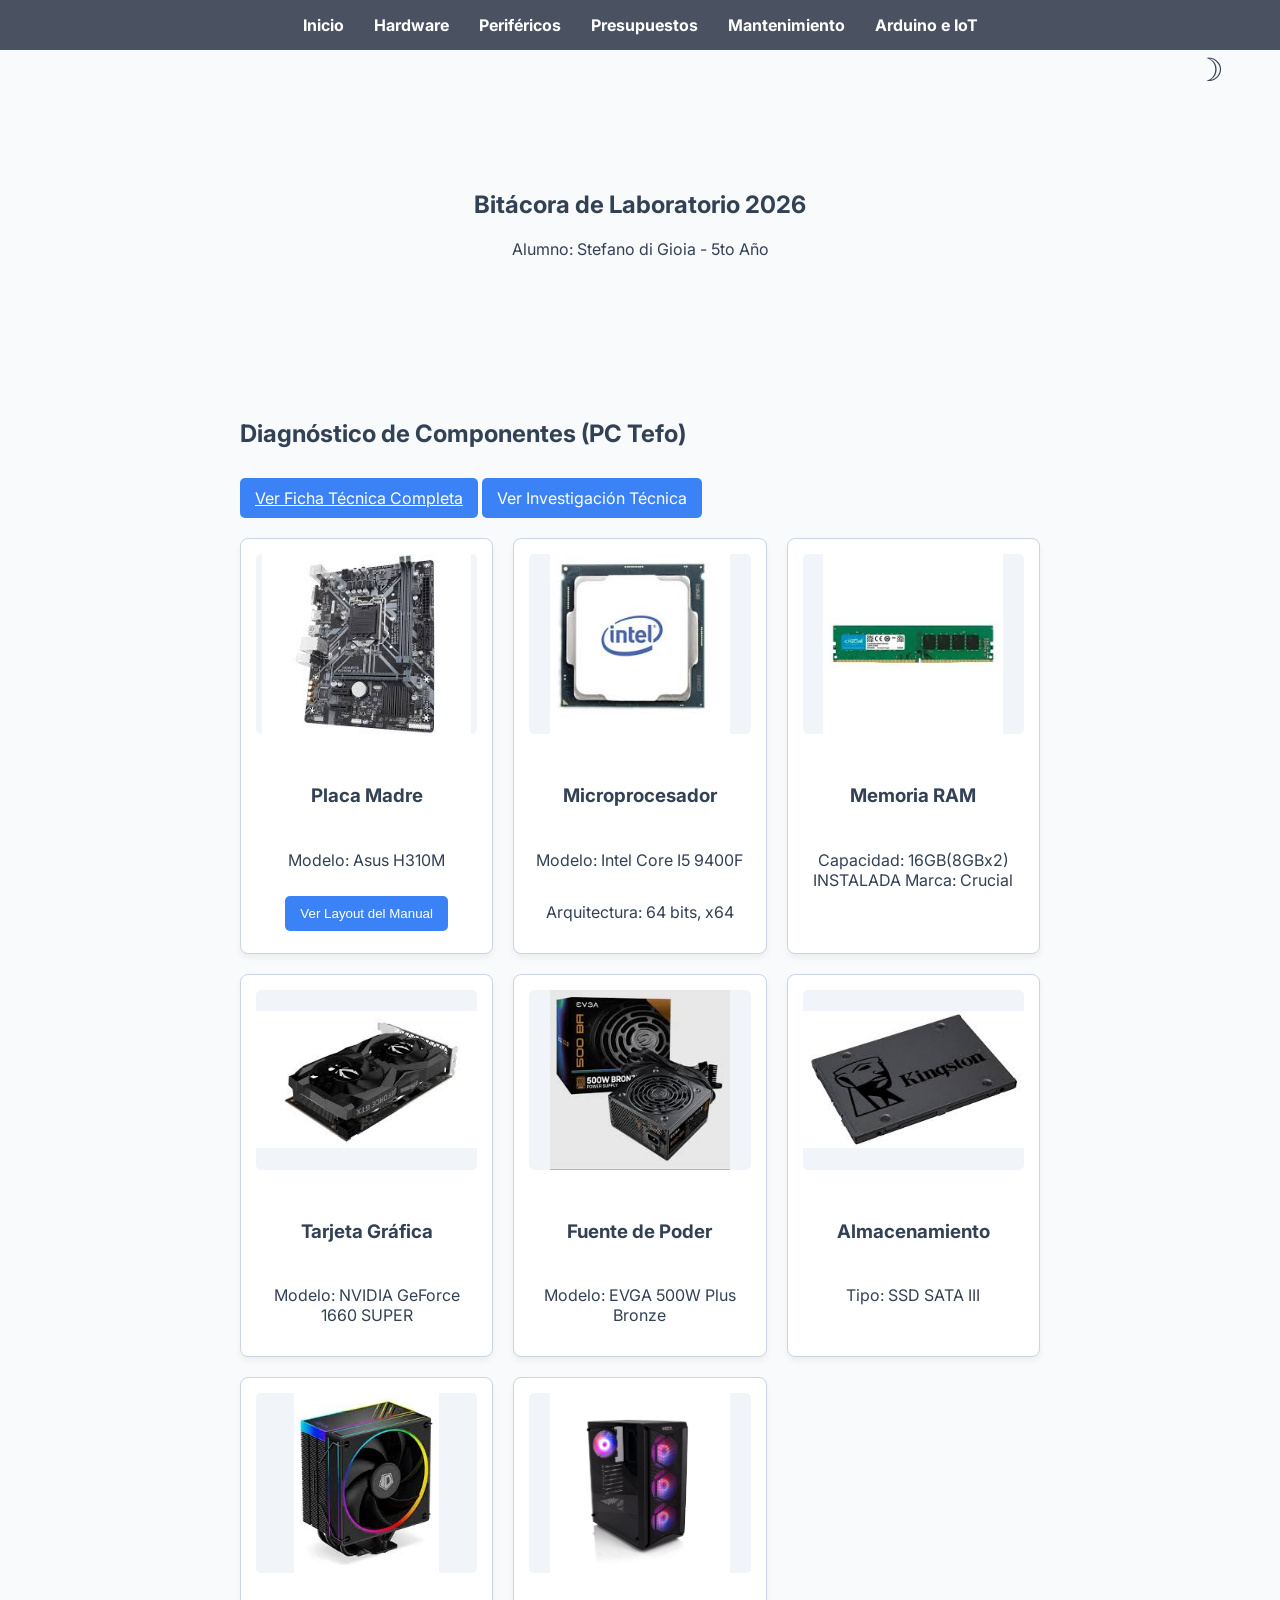
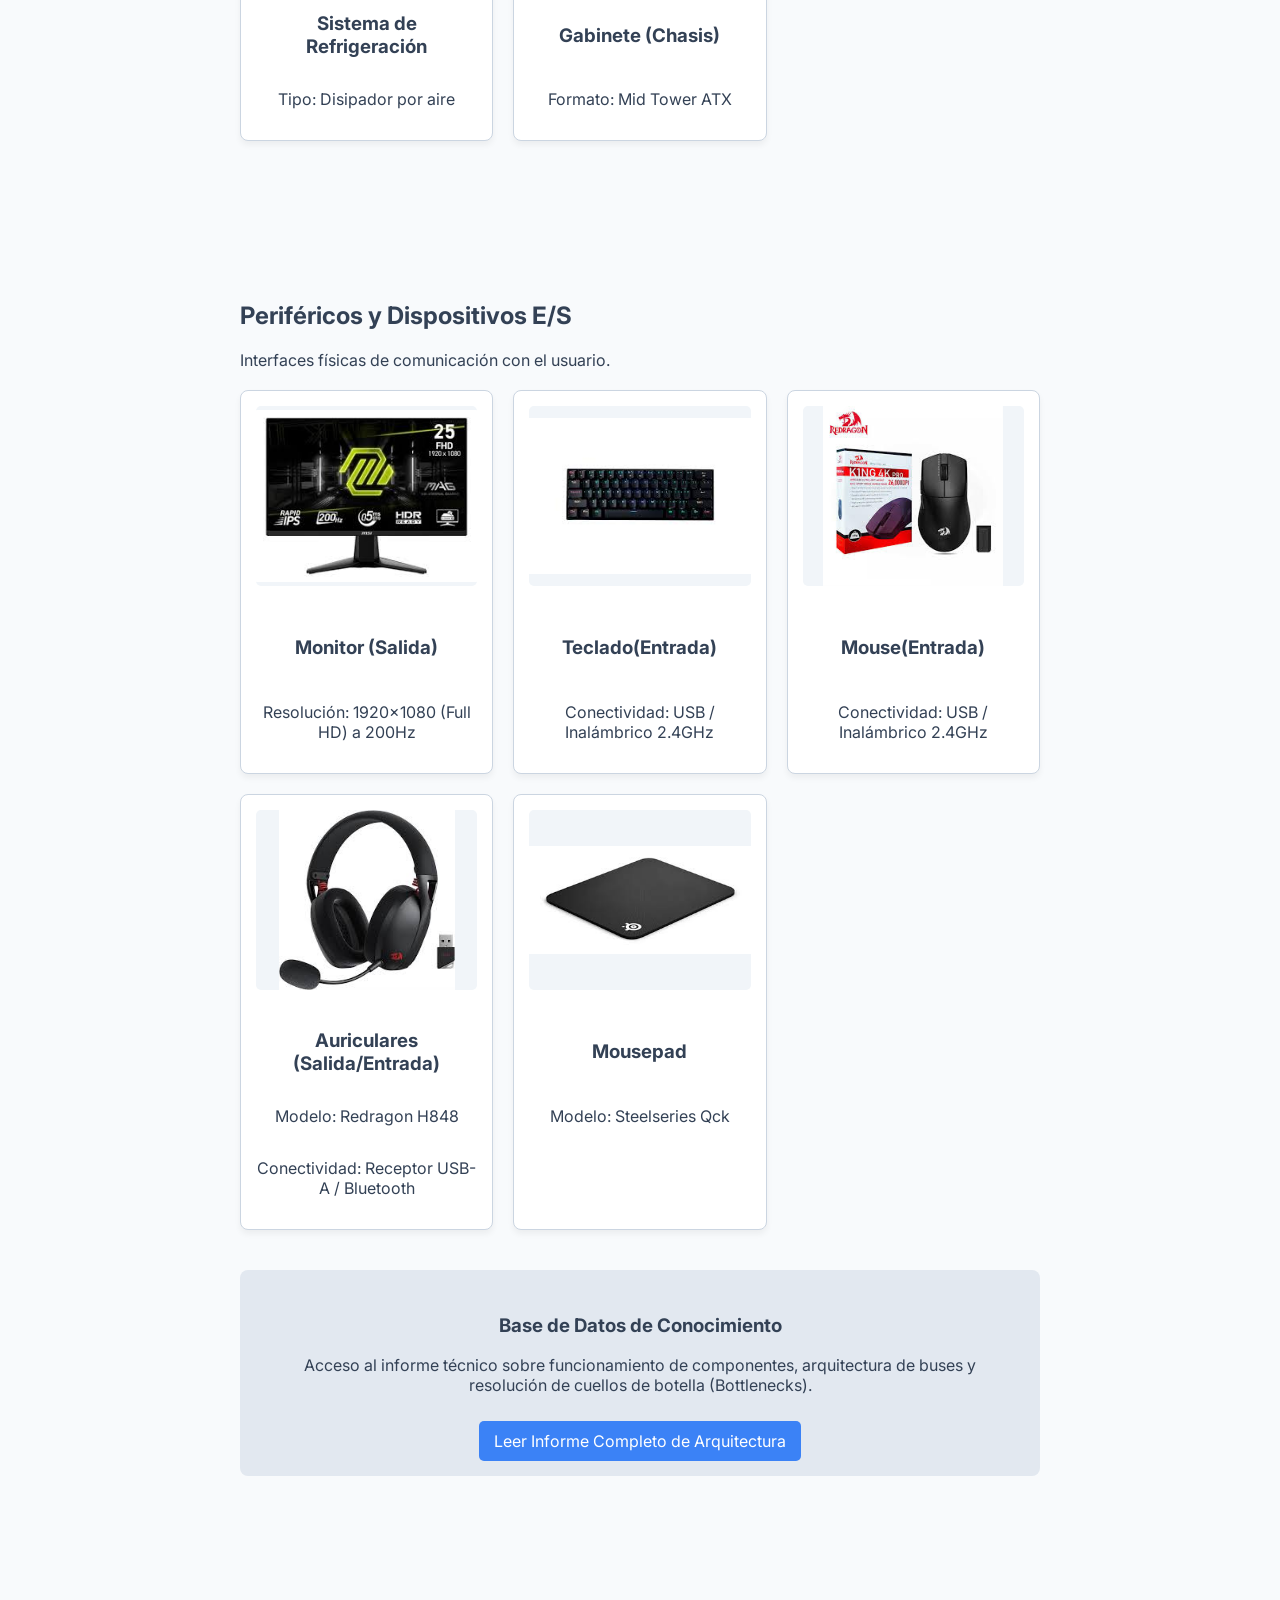
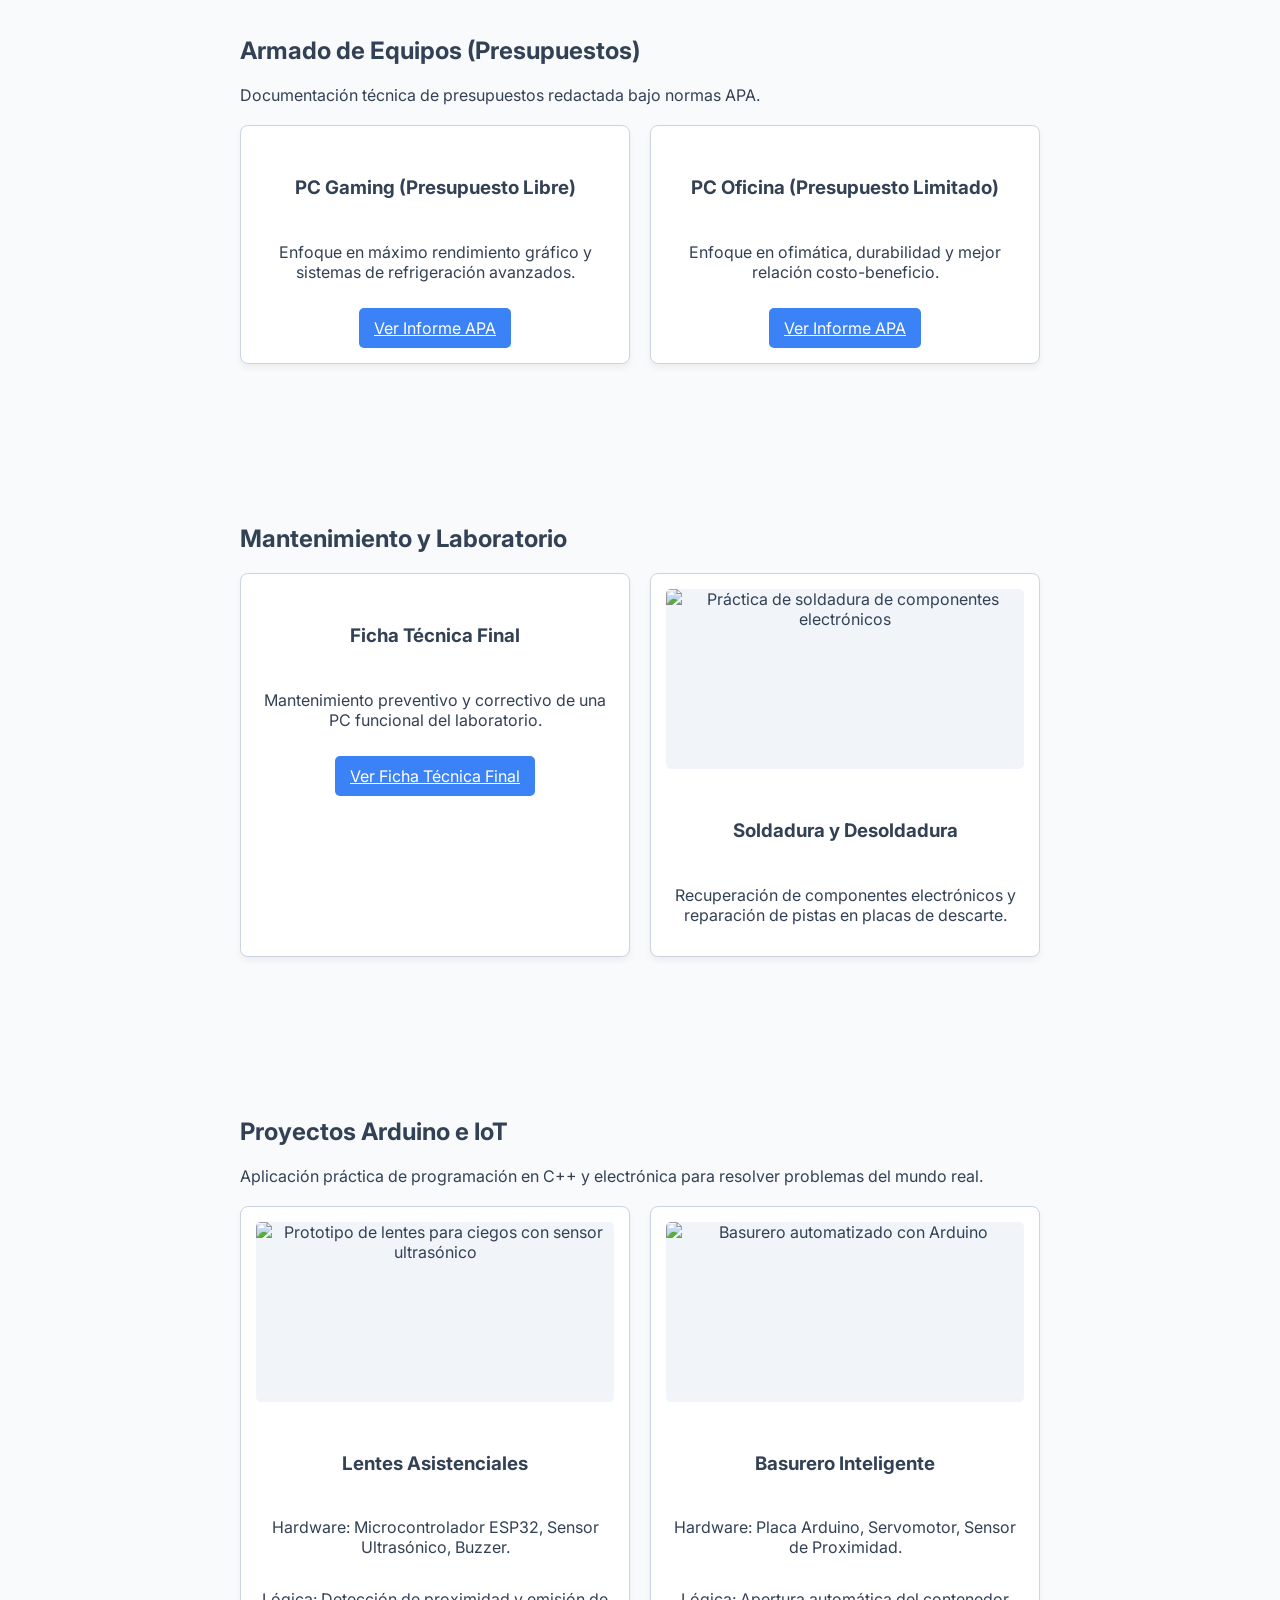
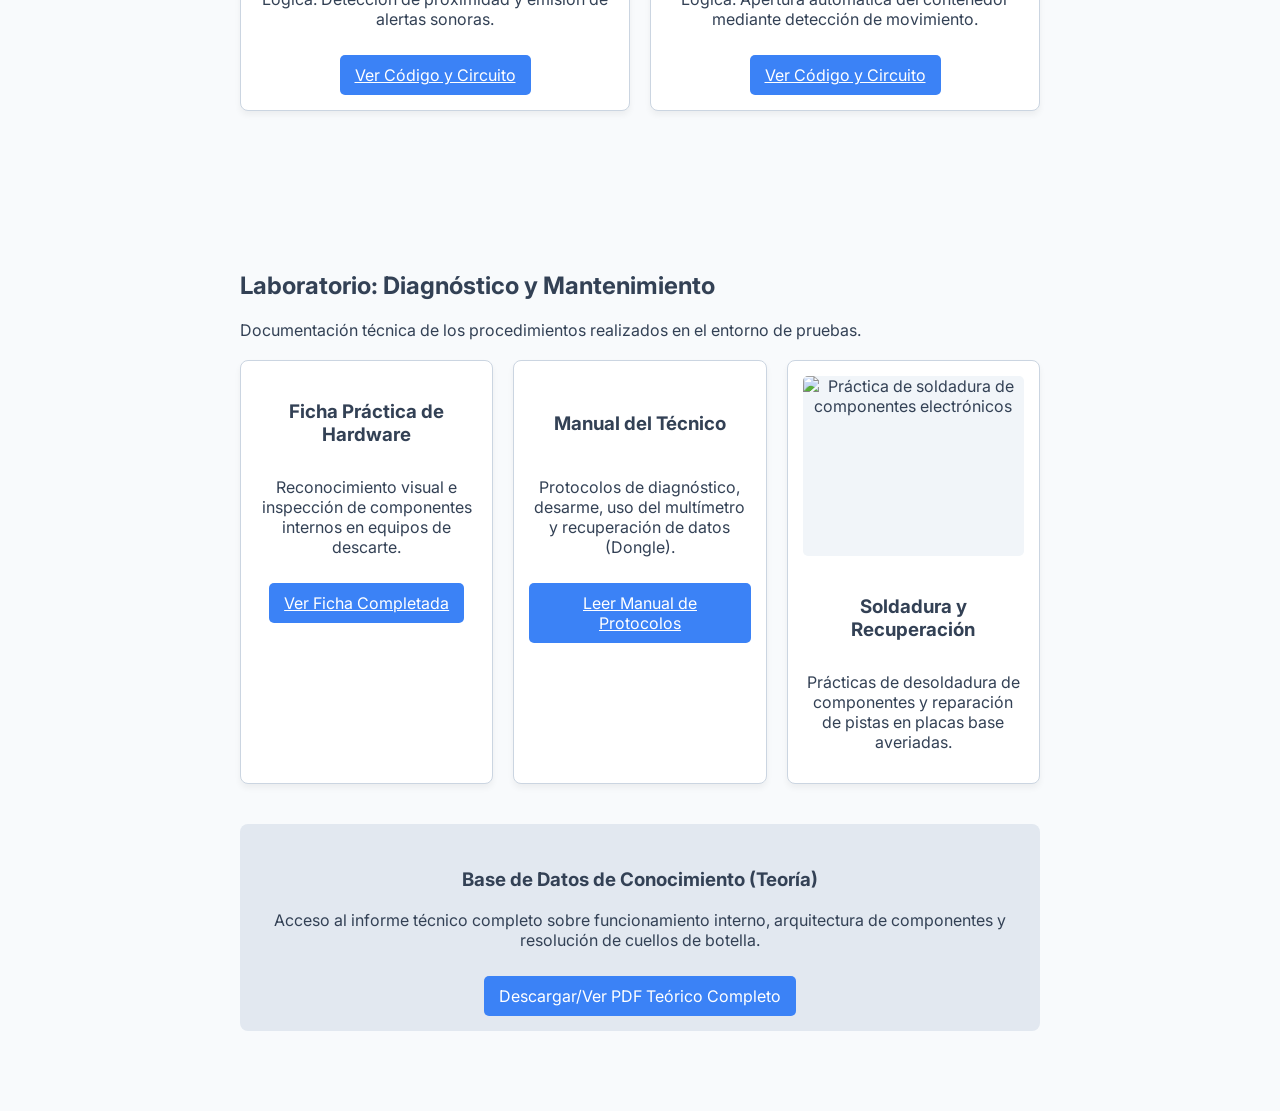
==== portaolio di gioia/index.html @ efab9549 "arreglo2" ====
<!DOCTYPE html>
<html lang="en">
<head>
    <link rel="preconnect" href="https://fonts.googleapis.com">
    <link rel="preconnect" href="https://fonts.gstatic.com" crossorigin>
    <link href="https://fonts.googleapis.com/css2?family=Inter:wght@300;400;700&display=swap" rel="stylesheet">

    <meta charset="UTF-8">
    <meta name="viewport" content="width=device-width, initial-scale=1.0">
    <title>Portafolio</title>
    <meta charset="UTF-8">
    <meta name="viewport" content="width=device-width, initial-scale=1.0">
    <title>Portafolio de Hardware | PC Tamy</title>
    
    <meta name="description" content="Portafolio técnico de hardware, presupuestos y mantenimiento de PC. Proyecto de 5to año.">
    
    <meta name="keywords" content="hardware, armado de pc, intel, asus, mantenimiento, arduino, informática">
    
    <meta name="author" content="Nombre Apellido del Alumno">
    
    <link rel="stylesheet" href="styles/style.css">
</head>
<link rel="stylesheet" href="styles/style.css">
<body>
    <button id="btn-tema" class="interruptor-tema" title="Cambiar tema">☽</button>
    <nav>
        <ul>
            <li><a href="#inicio">Inicio</a></li>
            <li><a href="#componentes">Hardware</a></li>
            <li><a href="#perifericos">Periféricos</a></li>
            <li><a href="#presupuestos">Presupuestos</a></li>
            <li><a href="#mantenimiento">Mantenimiento</a></li>
            <li><a href="#arduino">Arduino e IoT</a></li>
        </ul>
    </nav>


<main>
    <section id="inicio">
        <h1>Bitácora de Laboratorio 2026</h1>
        <p>Alumno: Stefano di Gioia - 5to Año</p>
    </section>

    <section id="componentes">
    <h2>Diagnóstico de Componentes (PC Tefo)</h2>
    <a href="https://docs.google.com/document/d/1s47ctQBpqOx0BLno-Za3ebEp8gpi2xV-KucaE_pCvCw/edit?tab=t.0#heading=h.wl8wgpqr6pul" class="boton-accion">Ver Ficha Técnica Completa</a>
    <a href="placa-base.html" class="boton-accion" style="display: inline-block; text-decoration: none;">Ver Investigación Técnica</a>
    <div class="galeria-grid">
        <div class="tarjeta">
            <img src="images/placa madre.jpg" alt="Placa Madre Asus H310M">
            <h3>Placa Madre</h3>
            <p>Modelo: Asus H310M</p>
            <button id="btn-diagnostico" class="boton-accion">Ver Layout del Manual</button>
        </div>
        
        <div class="tarjeta">
            <img src="images/procesador.jpg" alt="Procesador Intel Core I5 9400F">
            <h3>Microprocesador</h3>
            <p>Modelo: Intel Core I5 9400F</p>
            <p>Arquitectura: 64 bits, x64</p>
        </div>

        <div class="tarjeta">
            <img src="images/memoria ram.jpg" alt="Memoria RAM">
            <h3>Memoria RAM</h3>
            <p>Capacidad: 16GB(8GBx2) INSTALADA Marca: Crucial</p>
        </div>

        <div class="tarjeta">
            <img src="images/tarjeta grafica.jpg" alt="Tarjeta Gráfica">
            <h3>Tarjeta Gráfica</h3>
            <p>Modelo: NVIDIA GeForce 1660 SUPER</p>
        </div>

        <div class="tarjeta">
            <img src="images/fuente de poder.jpg" alt="Fuente de Poder">
            <h3>Fuente de Poder</h3>
            <p>Modelo: EVGA 500W Plus Bronze</p>
        </div>

        <div class="tarjeta">
            <img src="images/memoria ssd.jpg" alt="Unidad de Estado Sólido SSD">
            <h3>Almacenamiento</h3>
            <p>Tipo: SSD SATA III</p>
        </div>
            
        <div class="tarjeta">
            <img src="images/disipador.jpg" alt="Sistema de refrigeración del CPU">
            <h3>Sistema de Refrigeración</h3>
            <p>Tipo: Disipador por aire</p>
        </div>

        <div class="tarjeta">
            <img src="images/gabinete.jpg" alt="Gabinete de la PC">
            <h3>Gabinete (Chasis)</h3>
            <p>Formato: Mid Tower ATX</p>
        </div>
    </div>
</section>
<section id="perifericos">
        <h2>Periféricos y Dispositivos E/S</h2>
        <p>Interfaces físicas de comunicación con el usuario.</p>
        
        <div class="galeria-grid">
            <div class="tarjeta">
                <img src="images/monitor.jpg" alt="Monitor">
                <h3>Monitor (Salida)</h3>
                <p>Resolución: 1920x1080 (Full HD) a 200Hz</p>
            </div>
            
            <div class="tarjeta">
                <img src="images/teclado.jpg" alt="Teclado">
                <h3>Teclado(Entrada)</h3>
                <p>Conectividad: USB / Inalámbrico 2.4GHz</p>
            </div>

            <div class="tarjeta">
                <img src="images/mouse.jpg" alt="Mouse">
                <h3>Mouse(Entrada)</h3>
                <p>Conectividad: USB / Inalámbrico 2.4GHz</p>
            </div>

            <div class="tarjeta">
                <img src="images/auriculares.jpg" alt="Auriculares inalámbricos">
                <h3>Auriculares (Salida/Entrada)</h3>
                <p>Modelo: Redragon H848</p>
                <p>Conectividad: Receptor USB-A / Bluetooth</p>
            </div>
            <div class="tarjeta">
                <img src="images/mousepad.jpg" alt="Mousepad">
                <h3>Mousepad</h3>
                <p>Modelo: Steelseries Qck</p>
            </div>
        </div>

        <div style="text-align: center; margin-top: 40px; padding: 25px; background-color: #e2e8f0; border-radius: 8px;">
            <h3>Base de Datos de Conocimiento</h3>
            <p>Acceso al informe técnico sobre funcionamiento de componentes, arquitectura de buses y resolución de cuellos de botella (Bottlenecks).</p>
            <br>
            <a href="LINK_A_TU_GOOGLE_DOC_TEORICO" target="_blank" class="boton-accion" style="text-decoration: none;">
                Leer Informe Completo de Arquitectura
            </a>
        </div>
    </section>


    <section id="presupuestos">
        <h2>Armado de Equipos (Presupuestos)</h2>
        <p>Documentación técnica de presupuestos redactada bajo normas APA.</p>
        
        <div class="galeria-grid">
            
            <div class="tarjeta">
                <h3>PC Gaming (Presupuesto Libre)</h3>
                <p>Enfoque en máximo rendimiento gráfico y sistemas de refrigeración avanzados.</p>
                <a href="LINK_DOC_GAMING" target="_blank" class="boton-accion">Ver Informe APA</a>
            </div>
            
            <div class="tarjeta">
                <h3>PC Oficina (Presupuesto Limitado)</h3>
                <p>Enfoque en ofimática, durabilidad y mejor relación costo-beneficio.</p>
                <a href="LINK_DOC_OFICINA" target="_blank" class="boton-accion">Ver Informe APA</a>
            </div>
        </div>
    </section>

    <section id="mantenimiento">
        <h2>Mantenimiento y Laboratorio</h2>
        <div class="galeria-grid">
            <div class="tarjeta">
                <h3>Ficha Técnica Final</h3>
                <p>Mantenimiento preventivo y correctivo de una PC funcional del laboratorio.</p>
                <a href="LINK_FICHA_MANTENIMIENTO" target="_blank" class="boton-accion">Ver Ficha Técnica Final</a>
            </div>
            <div class="tarjeta">
                <img src="images/soldadura.jpg" alt="Práctica de soldadura de componentes electrónicos">
                <h3>Soldadura y Desoldadura</h3>
                <p>Recuperación de componentes electrónicos y reparación de pistas en placas de descarte.</p>
            </div>
        </div>
    </section>

    <section id="arduino">
        <h2>Proyectos Arduino e IoT</h2>
        <p>Aplicación práctica de programación en C++ y electrónica para resolver problemas del mundo real.</p>
        
        <div class="galeria-grid">
            <div class="tarjeta">
                <img src="images/lentes_ciegos.jpg" alt="Prototipo de lentes para ciegos con sensor ultrasónico">
                <h3>Lentes Asistenciales</h3>
                <p>Hardware: Microcontrolador ESP32, Sensor Ultrasónico, Buzzer.</p>
                <p>Lógica: Detección de proximidad y emisión de alertas sonoras.</p>
                <a href="LINK_AL_CODIGO_O_INFORME" target="_blank" class="boton-accion">Ver Código y Circuito</a>
            </div>

            <div class="tarjeta">
                <img src="images/basurero.jpg" alt="Basurero automatizado con Arduino">
                <h3>Basurero Inteligente</h3>
                <p>Hardware: Placa Arduino, Servomotor, Sensor de Proximidad.</p>
                <p>Lógica: Apertura automática del contenedor mediante detección de movimiento.</p>
                <a href="LINK_AL_CODIGO_O_INFORME" target="_blank" class="boton-accion">Ver Código y Circuito</a>
            </div>
        </div>
    </section>
<section id="mantenimiento">
        <h2>Laboratorio: Diagnóstico y Mantenimiento</h2>
        <p>Documentación técnica de los procedimientos realizados en el entorno de pruebas.</p>
        
        <div class="galeria-grid">
            <div class="tarjeta">
                <h3>Ficha Práctica de Hardware</h3>
                <p>Reconocimiento visual e inspección de componentes internos en equipos de descarte.</p>
                <a href="LINK_A_LA_FICHA_PRACTICA" target="_blank" class="boton-accion">Ver Ficha Completada</a>
            </div>

            <div class="tarjeta">
                <h3>Manual del Técnico</h3>
                <p>Protocolos de diagnóstico, desarme, uso del multímetro y recuperación de datos (Dongle).</p>
                <a href="LINK_AL_MANUAL_UNIFICADO" target="_blank" class="boton-accion">Leer Manual de Protocolos</a>
            </div>

            <div class="tarjeta">
                <img src="images/soldadura.jpg" alt="Práctica de soldadura de componentes electrónicos">
                <h3>Soldadura y Recuperación</h3>
                <p>Prácticas de desoldadura de componentes y reparación de pistas en placas base averiadas.</p>
            </div>
        </div>

        <div class="caja-destacada">
            <h3>Base de Datos de Conocimiento (Teoría)</h3>
            <p>Acceso al informe técnico completo sobre funcionamiento interno, arquitectura de componentes y resolución de cuellos de botella.</p>
            <br>
            <a href="LINK_AL_PDF_TEORICO" target="_blank" class="boton-accion" style="text-decoration: none;">
                Descargar/Ver PDF Teórico Completo
            </a>
        </div>
    </section>

<dialog id="modal-info">
    <h3>Layout de Placa Madre ASUS</h3>
    <img src="images/image.png" alt="Esquema del manual de ASUS H310M" style="width: 100%; height: auto;">
    <p>El zócalo LGA1151 aloja el procesador Intel Core i5-9400F. Se observan las ranuras DDR4 para los 16GB de memoria RAM instalada.</p>
    <button id="btn-cerrar" class="boton-accion">Cerrar Explicación</button>
     <footer>
        <p>2026 - Proyecto de Laboratorio de Hardware | 5to Año</p>
        <p>Desarrollado con HTML, CSS y JS puro.</p>
    </footer>
</dialog>

</main>
<script src="scripts/main.js"></script>
</body>
</html>

</body>
</html>
---- portaolio di gioia/styles/style.css ----
/* HOJA DE ESTILOS CSS (Cascading Style Sheets) */

body {
    /* Cambiamos la fuente global a "Inter", la tipografía más usada en apps modernas */
    font-family: 'Inter', sans-serif; 
    background-color: #f8fafc;
    color: #334155; /* Color del texto (un gris muy oscuro para no cansar la vista) */
    margin: 0; /* Elimina el margen blanco que los navegadores ponen por defecto */
    transition: background-color 0.3s, color 0.3s; /* Prepara el terreno para un cambio de tema suave */
}

nav {
    background-color: #1e293b; /* Color de fondo del menú (azul muy oscuro para contrastar) */
    padding: 15px; /* Genera espacio interno para que el menú no quede apretado */
    position: sticky; /* Hace que el menú se quede "pegado" al hacer scroll hacia abajo */
    top: 0; /* Se fija exactamente en el borde superior de la pantalla */
}

nav ul {
    list-style: none; /* Quita los puntos de la lista */
    display: flex; /* Flexbox: transforma la lista vertical en una fila horizontal */
    justify-content: center; /* Centra los elementos en el medio de la pantalla */
    gap: 30px; /* Separación exacta de 30 píxeles entre cada botón */
    margin: 0; /* Quitamos los márgenes por defecto */
    padding: 0; /* Quitamos los rellenos por defecto */
}

nav a {
    color: white; /* Color del texto del link a blanco para que resalte */
    text-decoration: none; /* Quita la línea azul subrayada */
    font-weight: bold; /* Pone el texto en negrita */
}

main {
    max-width: 800px; /* Limita el ancho en monitores grandes a 800 píxeles */
    margin: 0 auto; /* Centra el bloque: 0 margen arriba/abajo, 'auto' a los costados */
    padding: 20px; /* Da un espacio interior para que el texto no toque los bordes */
}
/* Selecciona cada división temática (Inicio, Componentes, Periféricos, etc.) */
section {
    /* ELIMINAMOS el min-height: 80vh; que forzaba el espacio vacío gigante hacia abajo */
    
    /* Mantenemos el espacio arriba para que el menú pegajoso no tape los títulos */
    padding-top: 80px; 
    
    /* Agregamos un margen inferior razonable y prolijo para separar cada bloque de contenido */
    margin-bottom: 60px; 
    /* Centra el texto y el contenido exclusivamente en la sección de inicio */
#inicio {
    text-align: center;
    margin-top: 20px;
}

/* Le da color azul y un pequeño margen al ícono vectorial de la computadora */
#inicio svg {
    color: #3b82f6; 
    margin-top: 15px;
}

}

.galeria-grid {
    display: grid; /* Activa CSS Grid, la herramienta más potente para crear cuadrículas */
    grid-template-columns: repeat(auto-fit, minmax(250px, 1fr)); /* Diseño responsivo: adapta columnas al ancho disponible */
    gap: 20px; /* Define un espacio exacto de 20 píxeles entre cada tarjeta */
    margin-top: 30px; /* Separa la galería 30 píxeles del elemento que tenga arriba */
}

.tarjeta {
    background-color: white; /* Fondo blanco para que la tarjeta resalte */
    border: 1px solid #cbd5e1; /* Un borde gris muy sutil para delimitar la caja */
    border-radius: 8px; /* Redondea las esquinas de la caja */
    padding: 15px; /* Espacio interno para que el texto y la foto no toquen los bordes */
    text-align: center; /* Centra el texto y el botón dentro de la tarjeta */
    box-shadow: 0 4px 6px rgba(0,0,0,0.05); /* Genera una sombra para dar efecto de profundidad */
}

.tarjeta img {    
    width: 100%; /* La imagen ocupará siempre el 100% del ancho disponible en su tarjeta */
    height: 200px; /* Fija una altura exacta para uniformidad */
    object-fit: cover; /* Evita que la foto se deforme al forzarle la altura */
    border-radius: 5px; /* Redondea las esquinas de la foto */
}

.boton-accion {
    background-color: #3b82f6; /* Color de fondo azul moderno */
    color: white; /* Texto en blanco para contrastar */
    border: none; /* Quita el borde estándar de los navegadores */
    padding: 10px 15px; /* Relleno interno del botón */
    border-radius: 5px; /* Redondea las esquinas del botón */
    cursor: pointer; /* Transforma el cursor en una mano indicando interactividad */
    margin-top: 10px; /* Margen superior para separación */
}
dialog {
    border: none; /* Quita el borde por defecto */
    border-radius: 10px; /* Redondea la ventana */
    padding: 25px; /* Espacio interno de la ventana */
    max-width: 500px; /* Ancho máximo en pantallas grandes */
    box-shadow: 0 10px 25px rgba(0,0,0,0.3); /* Sombra pronunciada para destacar */
}

dialog::backdrop {
    background-color: rgba(0, 0, 0, 0.7); /* Oscurece el fondo de la página al abrirse */
    /* --- ETAPA 6: TOQUES FINALES (FOOTER, ANIMACIONES Y RESPONSIVE) --- */

/* 1. DISEÑO DEL FOOTER */
footer {
    background-color: #1e293b;
    color: #94a3b8;
    text-align: center;
    padding: 30px 20px;
    margin-top: 60px; /* Lo separa del contenido principal */
    font-size: 0.9rem;
}

/* 2. MICRO-ANIMACIONES (EFECTO ANTIGRAVEDAD) */
/* Seleccionamos las tarjetas e indicamos que cualquier cambio debe ser fluido (0.3 segundos) */
.tarjeta {
    transition: transform 0.3s ease, box-shadow 0.3s ease;
}

/* Pseudo-clase ':hover' (detecta cuando el puntero del mouse pasa por encima) */
.tarjeta:hover {
    /* translateY(-10px) levanta la tarjeta 10 píxeles hacia arriba simulando flotar */
    transform: translateY(-10px);
    
    /* Aumentamos la sombra debajo para reforzar el efecto 3D de que se separó del fondo */
    box-shadow: 0 15px 30px rgba(0,0,0,0.15);
}

.boton-accion {
    transition: background-color 0.2s ease, transform 0.2s ease;
}

.boton-accion:hover {
    background-color: #2563eb; /* Azul más oscuro al pasar el mouse */
    transform: scale(1.05); /* El botón "late" o crece un 5% */
}

/* 3. MEDIA QUERIES (PUNTOS DE RUPTURA PARA CELULARES) */
/* Todo el código dentro de esta regla SOLO se ejecutará si la pantalla mide 600px de ancho o menos */
@media screen and (max-width: 600px) {
    
    /* Modificamos el menú para que los botones se apilen en vertical en vez de estar en fila */
    nav ul {
        flex-direction: column;
        align-items: center;
        gap: 15px; /* Reducimos el espacio entre botones */
    }

    /* Achicamos los títulos principales para que no se desborden de la pantalla del celular */
    h1 {
        font-size: 1.5rem;
    }
    
    h2 {
        font-size: 1.2rem;
    }

    /* Reducimos el relleno interno de la ventana modal para ganar espacio */
    dialog {
        padding: 15px;
        width: 95%; /* Aprovechamos casi todo el ancho de la pantallita */
    }
}

}
/* Centra el texto y el ícono solo en la sección de presentación */
#inicio {
    text-align: center;
    margin-top: 20px;
}

/* Le da un poco de color al ícono para que no quede negro básico */
#inicio svg {
    color: #3b82f6; /* Azul moderno */
    margin-top: 15px;
}
/* --- ETAPA 7: MODO OSCURO Y BOTÓN FLOTANTE --- */

/* 1. Diseño del botón sutil */
.interruptor-tema {
    position: fixed; /* Lo saca del flujo normal y lo ancla a la pantalla */
    top: 50px; /* Separación desde el techo */
    right: 50px; /* Separación desde el borde derecho */
    z-index: 1000; /* Se asegura de que siempre flote por encima de las fotos o textos */
    
    background: transparent; /* Fondo invisible */
    border: none; /* Sin borde */
    font-size: 2rem; /* Tamaño grande para la silueta */
    color: #334155; /* Color gris oscuro inicial */
    cursor: pointer;
    transition: transform 0.2s ease, color 0.3s ease;
}

/* Pequeña animación al pasar el mouse por encima de la luna/sol */
.interruptor-tema:hover {
    transform: scale(1.1) rotate(10deg); 
}

/* 2. Reglas del Modo Oscuro */
/* Cuando JS le agregue la clase 'modo-oscuro' al body, estos colores mandan */
body.modo-oscuro {
    background-color: #0f172a; /* Fondo azul noche profundo */
    color: #e2e8f0; /* Texto gris claro */
}

/* Invertimos el color del botón flotante para que se vea en la oscuridad */
body.modo-oscuro .interruptor-tema {
    color: #eab308; /* Lo pintamos de amarillo */
}

/* Oscurecemos el fondo de las tarjetas de hardware */
body.modo-oscuro .tarjeta {
    background-color: #1e293b;
    border: 1px solid #334155;
    color: #f8fafc;
}

/* Oscurecemos la ventana modal (dialog) */
body.modo-oscuro dialog {
    background-color: #1e293b;
    color: #f8fafc;
}

/* Ajustamos el color de los enlaces generales en modo oscuro */
body.modo-oscuro a {
    color: #60a5fa;
}
/* --- ETAPA 9: ESTILOS DE LA CAJA DESTACADA (MANTENIMIENTO) --- */

.caja-destacada {
    text-align: center; 
    margin-top: 40px; 
    padding: 25px; 
    background-color: #e2e8f0; /* Color gris clarito elegante para el modo día */
    border-radius: 8px; /* Bordes redondeados acordes al resto del sitio */
    transition: background-color 0.3s, color 0.3s; /* Transición suave para el cambio de tema */
}

/* Regla para que la caja se oscurezca cuando activamos el Modo Oscuro */
body.modo-oscuro .caja-destacada {
    background-color: #1e293b; /* Fondo azul noche profundo */
    border: 1px solid #334155; /* Borde sutil para que no se pierda en el fondo oscuro */
}
/* --- ETAPA 10: ESTÉTICA DEL SEGUIDOR DE CURSOR --- */
#cursor-follower {
    position: fixed; /* Lo saca del flujo normal para moverse libremente */
    width: 20px;
    height: 20px;
    background-color: rgba(59, 130, 246, 0.4); /* Azul traslúcido */
    border-radius: 50%; /* Lo convierte en un círculo perfecto */
    
    pointer-events: none; /* INVISIBLE PARA CLICS: Permite cliquear lo que hay debajo */
    z-index: 9999; /* Lo coloca en la capa más alta (por encima de todo) */
    
    transition: transform 0.1s ease-out; /* Suaviza el movimiento */
    transform: translate(-50%, -50%); /* Centra el círculo exactamente en la punta del cursor */
}
/* --- ETAPA 11: GLASSMORPHISM Y SCROLLBAR --- */

/* Modificamos el menú para que parezca de cristal (tipo Windows 11 o macOS) */
nav {
    background-color: rgba(30, 41, 59, 0.8) !important; /* Azul oscuro con 80% de opacidad */
    backdrop-filter: blur(10px); /* Pide a la tarjeta gráfica que desenfoque lo que pasa por detrás */
    -webkit-backdrop-filter: blur(10px); /* Soporte para navegadores basados en Safari */
}

/* Personalización del Scrollbar (Barra de desplazamiento) */
::-webkit-scrollbar {
    width: 10px; /* Ancho de la barra */
}

::-webkit-scrollbar-track {
    background: #f1f5f9; /* Color de la pista o "carril" */
}

::-webkit-scrollbar-thumb {
    background: #3b82f6; /* Color azul moderno para la barrita móvil */
    border-radius: 5px; /* Bordes redondeados */
}

::-webkit-scrollbar-thumb:hover {
    background: #2563eb; /* Azul más oscuro al pasar el mouse */
}
/* Ajuste para que las imágenes técnicas no se estiren */
.caja-destacada img, .tarjeta-investigacion img {
    width: auto;           /* Que use su ancho real */
    max-width: 100%;       /* Pero que no se salga de la pantalla en celulares */
    height: auto;          /* Que mantenga la proporción original (sin aplastar) */
    max-height: 450px;     /* Que no sea un "choclo" gigante hacia abajo */
    display: block;
    margin: 20px auto;     /* Centrada con espacio arriba y abajo */
    border-radius: 8px;
    box-shadow: 0 4px 15px rgba(0,0,0,0.1);
}
/* Estilo específico para las imágenes dentro del informe técnico */
.contenedor-img-informe {
    text-align: center; /* Centra la imagen */
    margin: 20px 0;    /* Le da espacio arriba y abajo */
}

.contenedor-img-informe img {
    width: 100%;           /* Que ocupe el ancho en celulares */
    max-width: 600px;      /* Que no se haga gigante en PC (esto arregla tu problema) */
    height: auto;          /* Mantiene la proporción */
    border-radius: 8px;    /* Bordes redondeados para que pegue con tus tarjetas */
    box-shadow: 0 4px 10px rgba(0,0,0,0.1); /* Una sombra suave para que no parezca "pegada" */
}

/* Ajuste para que las tarjetas de la galería se vean bien debajo */
.galeria-grid {
    margin-top: 20px;
}
/* Corrección para tarjetas con listas de texto largo */
.tarjeta {
    height: auto; /* Permite que la tarjeta crezca según el texto */
    display: flex;
    flex-direction: column;
    align-items: center;
}

/* Ajuste para las imágenes dentro de la investigación */
.tarjeta img {
    width: 100%;
    max-height: 180px; /* Reducimos un poco la altura máxima */
    object-fit: contain; /* CAMBIO CLAVE: Evita que la imagen se estire o se corte */
    background-color: #f1f5f9; /* Agrega un fondo sutil si la imagen es pequeña */
    margin-bottom: 15px;
}

/* Alineación del texto de las listas */
.tarjeta ul {
    text-align: left; /* Las listas se leen mejor alineadas a la izquierda */
    padding-right: 15px;
    margin-bottom: 15px;
}

.tarjeta h3 {
    margin-bottom: 10px;
    min-height: 3em; /* Asegura que los títulos ocupen el mismo espacio */
    display: flex;
    align-items: center;
}
---- portaolio di gioia/styles/style.css ----
/* HOJA DE ESTILOS CSS (Cascading Style Sheets) */

body {
    /* Cambiamos la fuente global a "Inter", la tipografía más usada en apps modernas */
    font-family: 'Inter', sans-serif; 
    background-color: #f8fafc;
    color: #334155; /* Color del texto (un gris muy oscuro para no cansar la vista) */
    margin: 0; /* Elimina el margen blanco que los navegadores ponen por defecto */
    transition: background-color 0.3s, color 0.3s; /* Prepara el terreno para un cambio de tema suave */
}

nav {
    background-color: #1e293b; /* Color de fondo del menú (azul muy oscuro para contrastar) */
    padding: 15px; /* Genera espacio interno para que el menú no quede apretado */
    position: sticky; /* Hace que el menú se quede "pegado" al hacer scroll hacia abajo */
    top: 0; /* Se fija exactamente en el borde superior de la pantalla */
}

nav ul {
    list-style: none; /* Quita los puntos de la lista */
    display: flex; /* Flexbox: transforma la lista vertical en una fila horizontal */
    justify-content: center; /* Centra los elementos en el medio de la pantalla */
    gap: 30px; /* Separación exacta de 30 píxeles entre cada botón */
    margin: 0; /* Quitamos los márgenes por defecto */
    padding: 0; /* Quitamos los rellenos por defecto */
}

nav a {
    color: white; /* Color del texto del link a blanco para que resalte */
    text-decoration: none; /* Quita la línea azul subrayada */
    font-weight: bold; /* Pone el texto en negrita */
}

main {
    max-width: 800px; /* Limita el ancho en monitores grandes a 800 píxeles */
    margin: 0 auto; /* Centra el bloque: 0 margen arriba/abajo, 'auto' a los costados */
    padding: 20px; /* Da un espacio interior para que el texto no toque los bordes */
}
/* Selecciona cada división temática (Inicio, Componentes, Periféricos, etc.) */
section {
    /* ELIMINAMOS el min-height: 80vh; que forzaba el espacio vacío gigante hacia abajo */
    
    /* Mantenemos el espacio arriba para que el menú pegajoso no tape los títulos */
    padding-top: 80px; 
    
    /* Agregamos un margen inferior razonable y prolijo para separar cada bloque de contenido */
    margin-bottom: 60px; 
    /* Centra el texto y el contenido exclusivamente en la sección de inicio */
#inicio {
    text-align: center;
    margin-top: 20px;
}

/* Le da color azul y un pequeño margen al ícono vectorial de la computadora */
#inicio svg {
    color: #3b82f6; 
    margin-top: 15px;
}

}

.galeria-grid {
    display: grid; /* Activa CSS Grid, la herramienta más potente para crear cuadrículas */
    grid-template-columns: repeat(auto-fit, minmax(250px, 1fr)); /* Diseño responsivo: adapta columnas al ancho disponible */
    gap: 20px; /* Define un espacio exacto de 20 píxeles entre cada tarjeta */
    margin-top: 30px; /* Separa la galería 30 píxeles del elemento que tenga arriba */
}

.tarjeta {
    background-color: white; /* Fondo blanco para que la tarjeta resalte */
    border: 1px solid #cbd5e1; /* Un borde gris muy sutil para delimitar la caja */
    border-radius: 8px; /* Redondea las esquinas de la caja */
    padding: 15px; /* Espacio interno para que el texto y la foto no toquen los bordes */
    text-align: center; /* Centra el texto y el botón dentro de la tarjeta */
    box-shadow: 0 4px 6px rgba(0,0,0,0.05); /* Genera una sombra para dar efecto de profundidad */
}

.tarjeta img {    
    width: 100%; /* La imagen ocupará siempre el 100% del ancho disponible en su tarjeta */
    height: 200px; /* Fija una altura exacta para uniformidad */
    object-fit: cover; /* Evita que la foto se deforme al forzarle la altura */
    border-radius: 5px; /* Redondea las esquinas de la foto */
}

.boton-accion {
    background-color: #3b82f6; /* Color de fondo azul moderno */
    color: white; /* Texto en blanco para contrastar */
    border: none; /* Quita el borde estándar de los navegadores */
    padding: 10px 15px; /* Relleno interno del botón */
    border-radius: 5px; /* Redondea las esquinas del botón */
    cursor: pointer; /* Transforma el cursor en una mano indicando interactividad */
    margin-top: 10px; /* Margen superior para separación */
}
dialog {
    border: none; /* Quita el borde por defecto */
    border-radius: 10px; /* Redondea la ventana */
    padding: 25px; /* Espacio interno de la ventana */
    max-width: 500px; /* Ancho máximo en pantallas grandes */
    box-shadow: 0 10px 25px rgba(0,0,0,0.3); /* Sombra pronunciada para destacar */
}

dialog::backdrop {
    background-color: rgba(0, 0, 0, 0.7); /* Oscurece el fondo de la página al abrirse */
    /* --- ETAPA 6: TOQUES FINALES (FOOTER, ANIMACIONES Y RESPONSIVE) --- */

/* 1. DISEÑO DEL FOOTER */
footer {
    background-color: #1e293b;
    color: #94a3b8;
    text-align: center;
    padding: 30px 20px;
    margin-top: 60px; /* Lo separa del contenido principal */
    font-size: 0.9rem;
}

/* 2. MICRO-ANIMACIONES (EFECTO ANTIGRAVEDAD) */
/* Seleccionamos las tarjetas e indicamos que cualquier cambio debe ser fluido (0.3 segundos) */
.tarjeta {
    transition: transform 0.3s ease, box-shadow 0.3s ease;
}

/* Pseudo-clase ':hover' (detecta cuando el puntero del mouse pasa por encima) */
.tarjeta:hover {
    /* translateY(-10px) levanta la tarjeta 10 píxeles hacia arriba simulando flotar */
    transform: translateY(-10px);
    
    /* Aumentamos la sombra debajo para reforzar el efecto 3D de que se separó del fondo */
    box-shadow: 0 15px 30px rgba(0,0,0,0.15);
}

.boton-accion {
    transition: background-color 0.2s ease, transform 0.2s ease;
}

.boton-accion:hover {
    background-color: #2563eb; /* Azul más oscuro al pasar el mouse */
    transform: scale(1.05); /* El botón "late" o crece un 5% */
}

/* 3. MEDIA QUERIES (PUNTOS DE RUPTURA PARA CELULARES) */
/* Todo el código dentro de esta regla SOLO se ejecutará si la pantalla mide 600px de ancho o menos */
@media screen and (max-width: 600px) {
    
    /* Modificamos el menú para que los botones se apilen en vertical en vez de estar en fila */
    nav ul {
        flex-direction: column;
        align-items: center;
        gap: 15px; /* Reducimos el espacio entre botones */
    }

    /* Achicamos los títulos principales para que no se desborden de la pantalla del celular */
    h1 {
        font-size: 1.5rem;
    }
    
    h2 {
        font-size: 1.2rem;
    }

    /* Reducimos el relleno interno de la ventana modal para ganar espacio */
    dialog {
        padding: 15px;
        width: 95%; /* Aprovechamos casi todo el ancho de la pantallita */
    }
}

}
/* Centra el texto y el ícono solo en la sección de presentación */
#inicio {
    text-align: center;
    margin-top: 20px;
}

/* Le da un poco de color al ícono para que no quede negro básico */
#inicio svg {
    color: #3b82f6; /* Azul moderno */
    margin-top: 15px;
}
/* --- ETAPA 7: MODO OSCURO Y BOTÓN FLOTANTE --- */

/* 1. Diseño del botón sutil */
.interruptor-tema {
    position: fixed; /* Lo saca del flujo normal y lo ancla a la pantalla */
    top: 50px; /* Separación desde el techo */
    right: 50px; /* Separación desde el borde derecho */
    z-index: 1000; /* Se asegura de que siempre flote por encima de las fotos o textos */
    
    background: transparent; /* Fondo invisible */
    border: none; /* Sin borde */
    font-size: 2rem; /* Tamaño grande para la silueta */
    color: #334155; /* Color gris oscuro inicial */
    cursor: pointer;
    transition: transform 0.2s ease, color 0.3s ease;
}

/* Pequeña animación al pasar el mouse por encima de la luna/sol */
.interruptor-tema:hover {
    transform: scale(1.1) rotate(10deg); 
}

/* 2. Reglas del Modo Oscuro */
/* Cuando JS le agregue la clase 'modo-oscuro' al body, estos colores mandan */
body.modo-oscuro {
    background-color: #0f172a; /* Fondo azul noche profundo */
    color: #e2e8f0; /* Texto gris claro */
}

/* Invertimos el color del botón flotante para que se vea en la oscuridad */
body.modo-oscuro .interruptor-tema {
    color: #eab308; /* Lo pintamos de amarillo */
}

/* Oscurecemos el fondo de las tarjetas de hardware */
body.modo-oscuro .tarjeta {
    background-color: #1e293b;
    border: 1px solid #334155;
    color: #f8fafc;
}

/* Oscurecemos la ventana modal (dialog) */
body.modo-oscuro dialog {
    background-color: #1e293b;
    color: #f8fafc;
}

/* Ajustamos el color de los enlaces generales en modo oscuro */
body.modo-oscuro a {
    color: #60a5fa;
}
/* --- ETAPA 9: ESTILOS DE LA CAJA DESTACADA (MANTENIMIENTO) --- */

.caja-destacada {
    text-align: center; 
    margin-top: 40px; 
    padding: 25px; 
    background-color: #e2e8f0; /* Color gris clarito elegante para el modo día */
    border-radius: 8px; /* Bordes redondeados acordes al resto del sitio */
    transition: background-color 0.3s, color 0.3s; /* Transición suave para el cambio de tema */
}

/* Regla para que la caja se oscurezca cuando activamos el Modo Oscuro */
body.modo-oscuro .caja-destacada {
    background-color: #1e293b; /* Fondo azul noche profundo */
    border: 1px solid #334155; /* Borde sutil para que no se pierda en el fondo oscuro */
}
/* --- ETAPA 10: ESTÉTICA DEL SEGUIDOR DE CURSOR --- */
#cursor-follower {
    position: fixed; /* Lo saca del flujo normal para moverse libremente */
    width: 20px;
    height: 20px;
    background-color: rgba(59, 130, 246, 0.4); /* Azul traslúcido */
    border-radius: 50%; /* Lo convierte en un círculo perfecto */
    
    pointer-events: none; /* INVISIBLE PARA CLICS: Permite cliquear lo que hay debajo */
    z-index: 9999; /* Lo coloca en la capa más alta (por encima de todo) */
    
    transition: transform 0.1s ease-out; /* Suaviza el movimiento */
    transform: translate(-50%, -50%); /* Centra el círculo exactamente en la punta del cursor */
}
/* --- ETAPA 11: GLASSMORPHISM Y SCROLLBAR --- */

/* Modificamos el menú para que parezca de cristal (tipo Windows 11 o macOS) */
nav {
    background-color: rgba(30, 41, 59, 0.8) !important; /* Azul oscuro con 80% de opacidad */
    backdrop-filter: blur(10px); /* Pide a la tarjeta gráfica que desenfoque lo que pasa por detrás */
    -webkit-backdrop-filter: blur(10px); /* Soporte para navegadores basados en Safari */
}

/* Personalización del Scrollbar (Barra de desplazamiento) */
::-webkit-scrollbar {
    width: 10px; /* Ancho de la barra */
}

::-webkit-scrollbar-track {
    background: #f1f5f9; /* Color de la pista o "carril" */
}

::-webkit-scrollbar-thumb {
    background: #3b82f6; /* Color azul moderno para la barrita móvil */
    border-radius: 5px; /* Bordes redondeados */
}

::-webkit-scrollbar-thumb:hover {
    background: #2563eb; /* Azul más oscuro al pasar el mouse */
}
/* Ajuste para que las imágenes técnicas no se estiren */
.caja-destacada img, .tarjeta-investigacion img {
    width: auto;           /* Que use su ancho real */
    max-width: 100%;       /* Pero que no se salga de la pantalla en celulares */
    height: auto;          /* Que mantenga la proporción original (sin aplastar) */
    max-height: 450px;     /* Que no sea un "choclo" gigante hacia abajo */
    display: block;
    margin: 20px auto;     /* Centrada con espacio arriba y abajo */
    border-radius: 8px;
    box-shadow: 0 4px 15px rgba(0,0,0,0.1);
}
/* Estilo específico para las imágenes dentro del informe técnico */
.contenedor-img-informe {
    text-align: center; /* Centra la imagen */
    margin: 20px 0;    /* Le da espacio arriba y abajo */
}

.contenedor-img-informe img {
    width: 100%;           /* Que ocupe el ancho en celulares */
    max-width: 600px;      /* Que no se haga gigante en PC (esto arregla tu problema) */
    height: auto;          /* Mantiene la proporción */
    border-radius: 8px;    /* Bordes redondeados para que pegue con tus tarjetas */
    box-shadow: 0 4px 10px rgba(0,0,0,0.1); /* Una sombra suave para que no parezca "pegada" */
}

/* Ajuste para que las tarjetas de la galería se vean bien debajo */
.galeria-grid {
    margin-top: 20px;
}
/* Corrección para tarjetas con listas de texto largo */
.tarjeta {
    height: auto; /* Permite que la tarjeta crezca según el texto */
    display: flex;
    flex-direction: column;
    align-items: center;
}

/* Ajuste para las imágenes dentro de la investigación */
.tarjeta img {
    width: 100%;
    max-height: 180px; /* Reducimos un poco la altura máxima */
    object-fit: contain; /* CAMBIO CLAVE: Evita que la imagen se estire o se corte */
    background-color: #f1f5f9; /* Agrega un fondo sutil si la imagen es pequeña */
    margin-bottom: 15px;
}

/* Alineación del texto de las listas */
.tarjeta ul {
    text-align: left; /* Las listas se leen mejor alineadas a la izquierda */
    padding-right: 15px;
    margin-bottom: 15px;
}

.tarjeta h3 {
    margin-bottom: 10px;
    min-height: 3em; /* Asegura que los títulos ocupen el mismo espacio */
    display: flex;
    align-items: center;
}
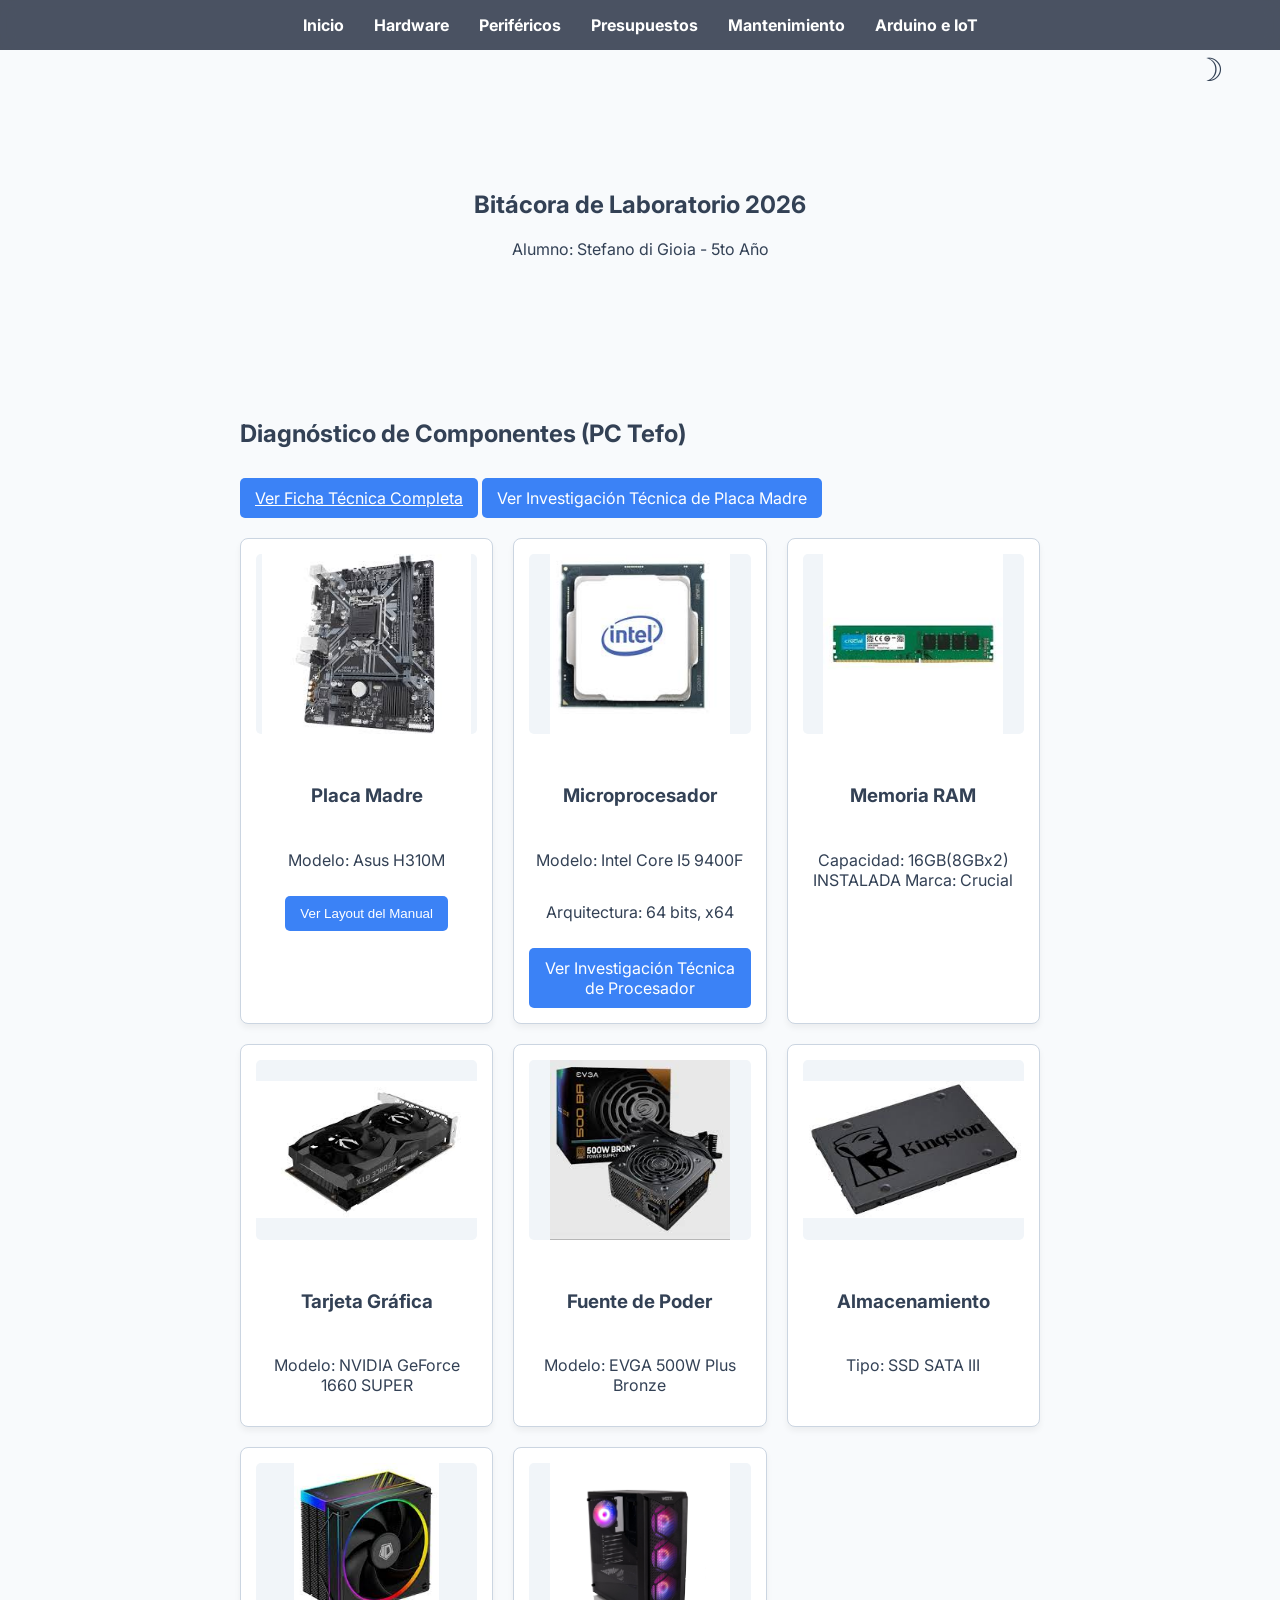
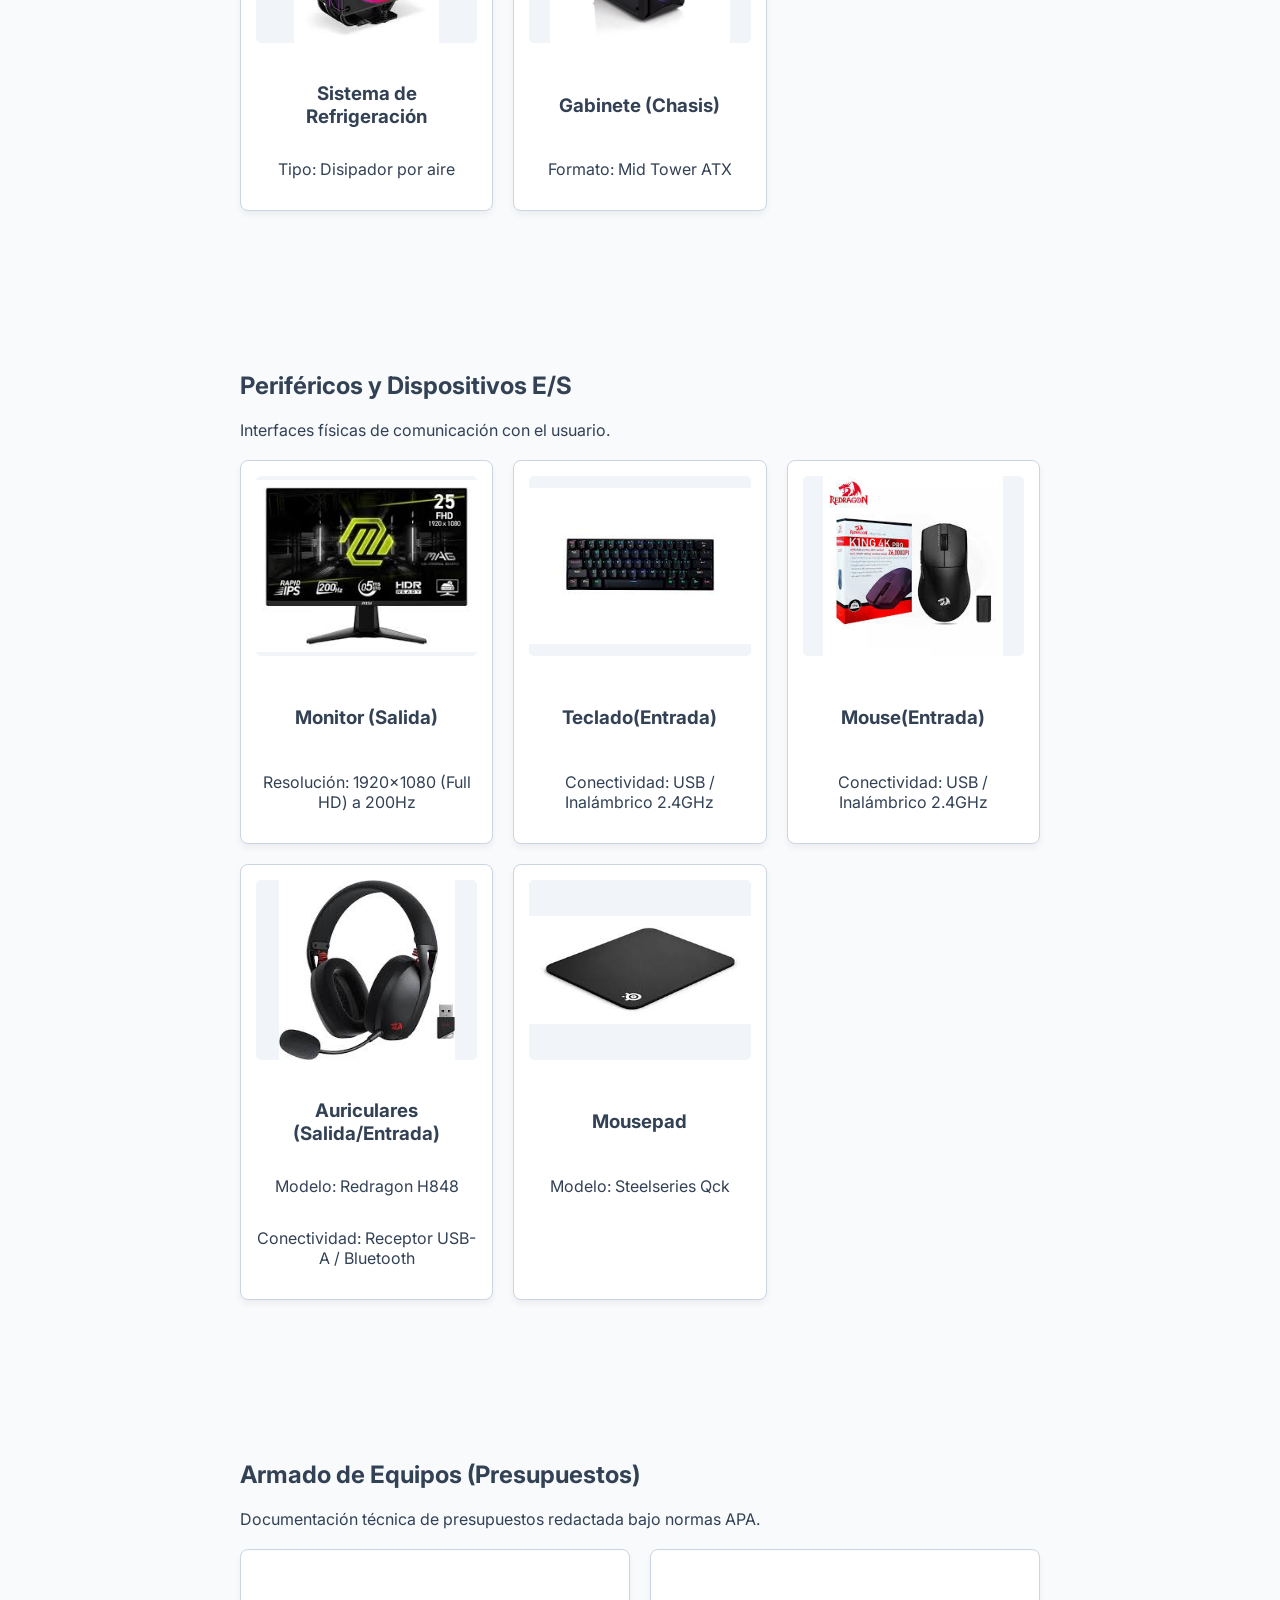
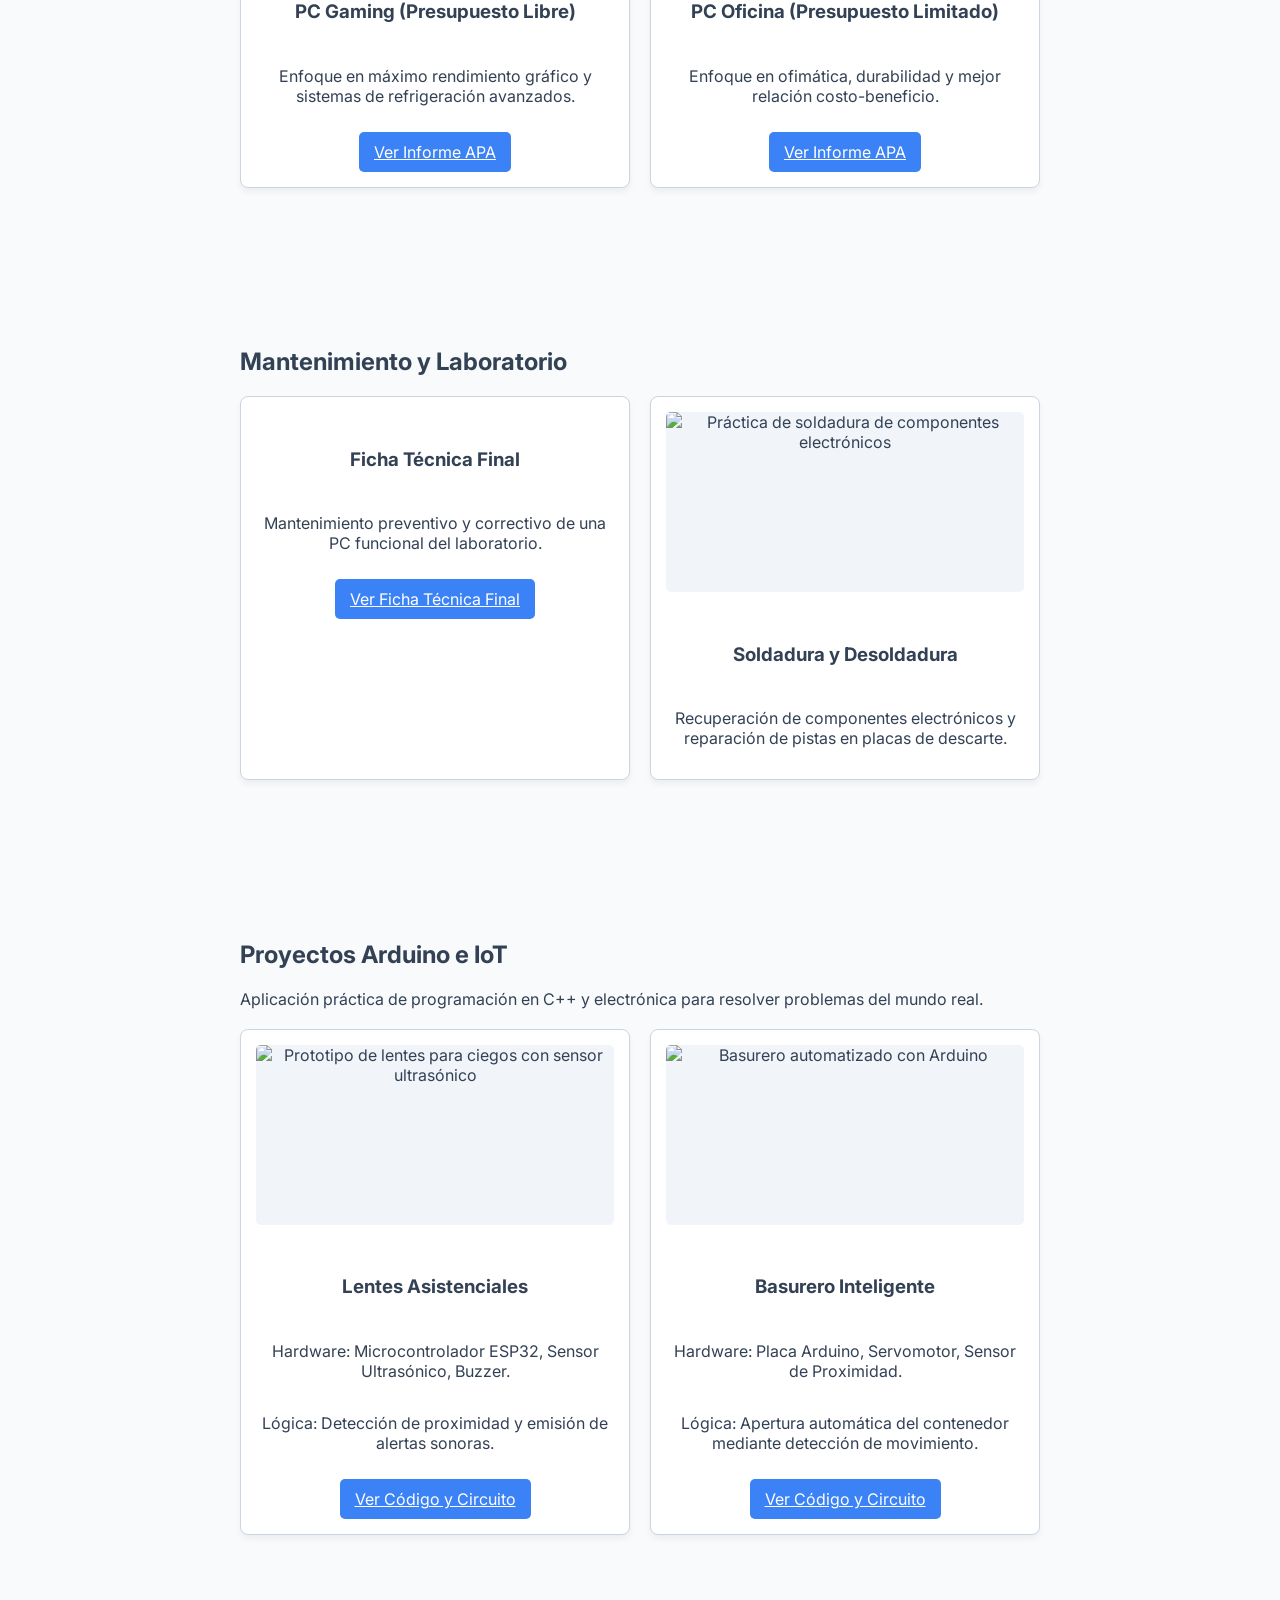
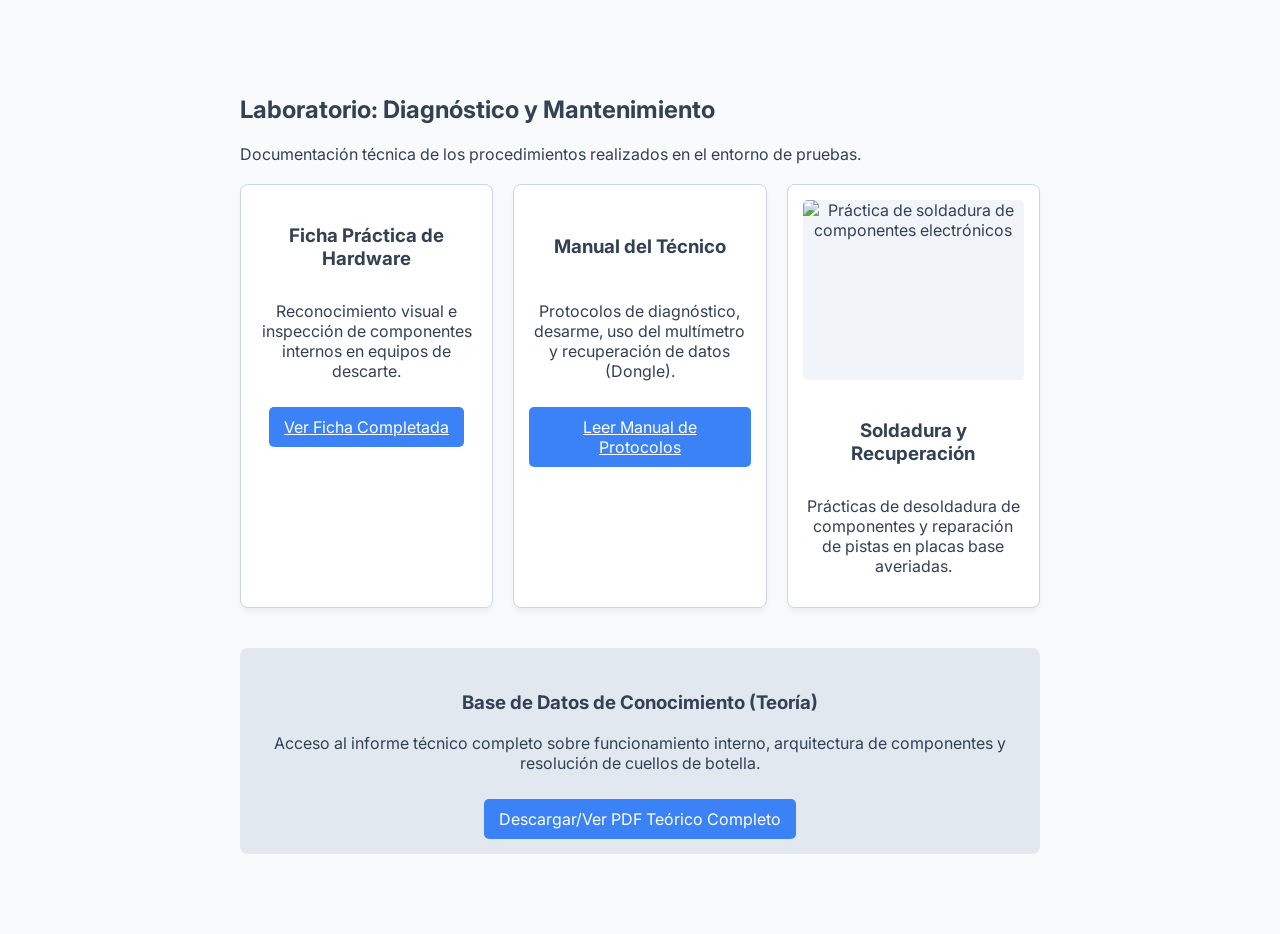
==== commit 1a640ddd: "procesador" ====
--- a/portaolio di gioia/index.html
+++ b/portaolio di gioia/index.html
@@ -44,7 +44,7 @@
     <section id="componentes">
     <h2>Diagnóstico de Componentes (PC Tefo)</h2>
     <a href="https://docs.google.com/document/d/1s47ctQBpqOx0BLno-Za3ebEp8gpi2xV-KucaE_pCvCw/edit?tab=t.0#heading=h.wl8wgpqr6pul" class="boton-accion">Ver Ficha Técnica Completa</a>
-    <a href="placa-base.html" class="boton-accion" style="display: inline-block; text-decoration: none;">Ver Investigación Técnica</a>
+    <a href="placa-base.html" class="boton-accion" style="display: inline-block; text-decoration: none;">Ver Investigación Técnica de Placa Madre</a>
     <div class="galeria-grid">
         <div class="tarjeta">
             <img src="images/placa madre.jpg" alt="Placa Madre Asus H310M">
@@ -58,6 +58,7 @@
             <h3>Microprocesador</h3>
             <p>Modelo: Intel Core I5 9400F</p>
             <p>Arquitectura: 64 bits, x64</p>
+            <a href="procesador.html" class="boton-accion" style="display: inline-block; text-decoration: none;">Ver Investigación Técnica de Procesador</a>
         </div>
 
         <div class="tarjeta">
@@ -131,15 +132,6 @@
                 <h3>Mousepad</h3>
                 <p>Modelo: Steelseries Qck</p>
             </div>
-        </div>
-
-        <div style="text-align: center; margin-top: 40px; padding: 25px; background-color: #e2e8f0; border-radius: 8px;">
-            <h3>Base de Datos de Conocimiento</h3>
-            <p>Acceso al informe técnico sobre funcionamiento de componentes, arquitectura de buses y resolución de cuellos de botella (Bottlenecks).</p>
-            <br>
-            <a href="LINK_A_TU_GOOGLE_DOC_TEORICO" target="_blank" class="boton-accion" style="text-decoration: none;">
-                Leer Informe Completo de Arquitectura
-            </a>
         </div>
     </section>
 
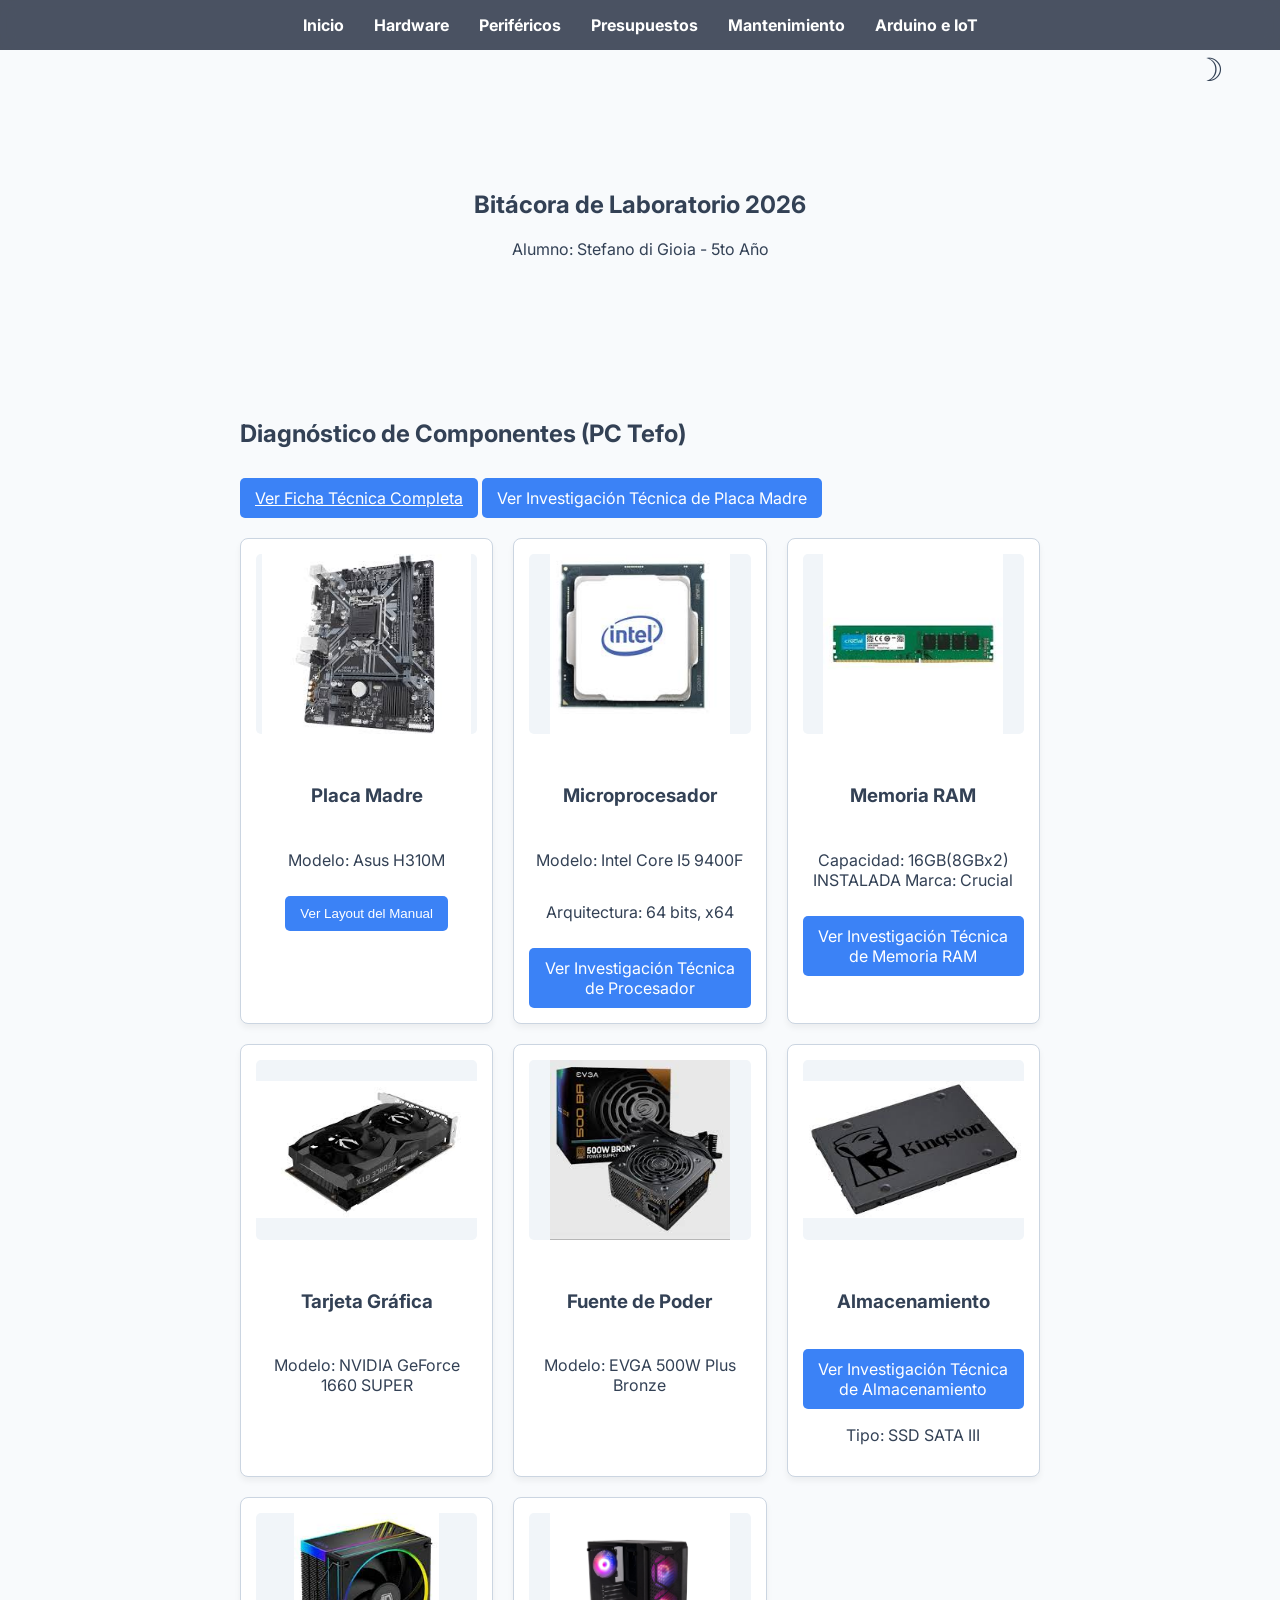
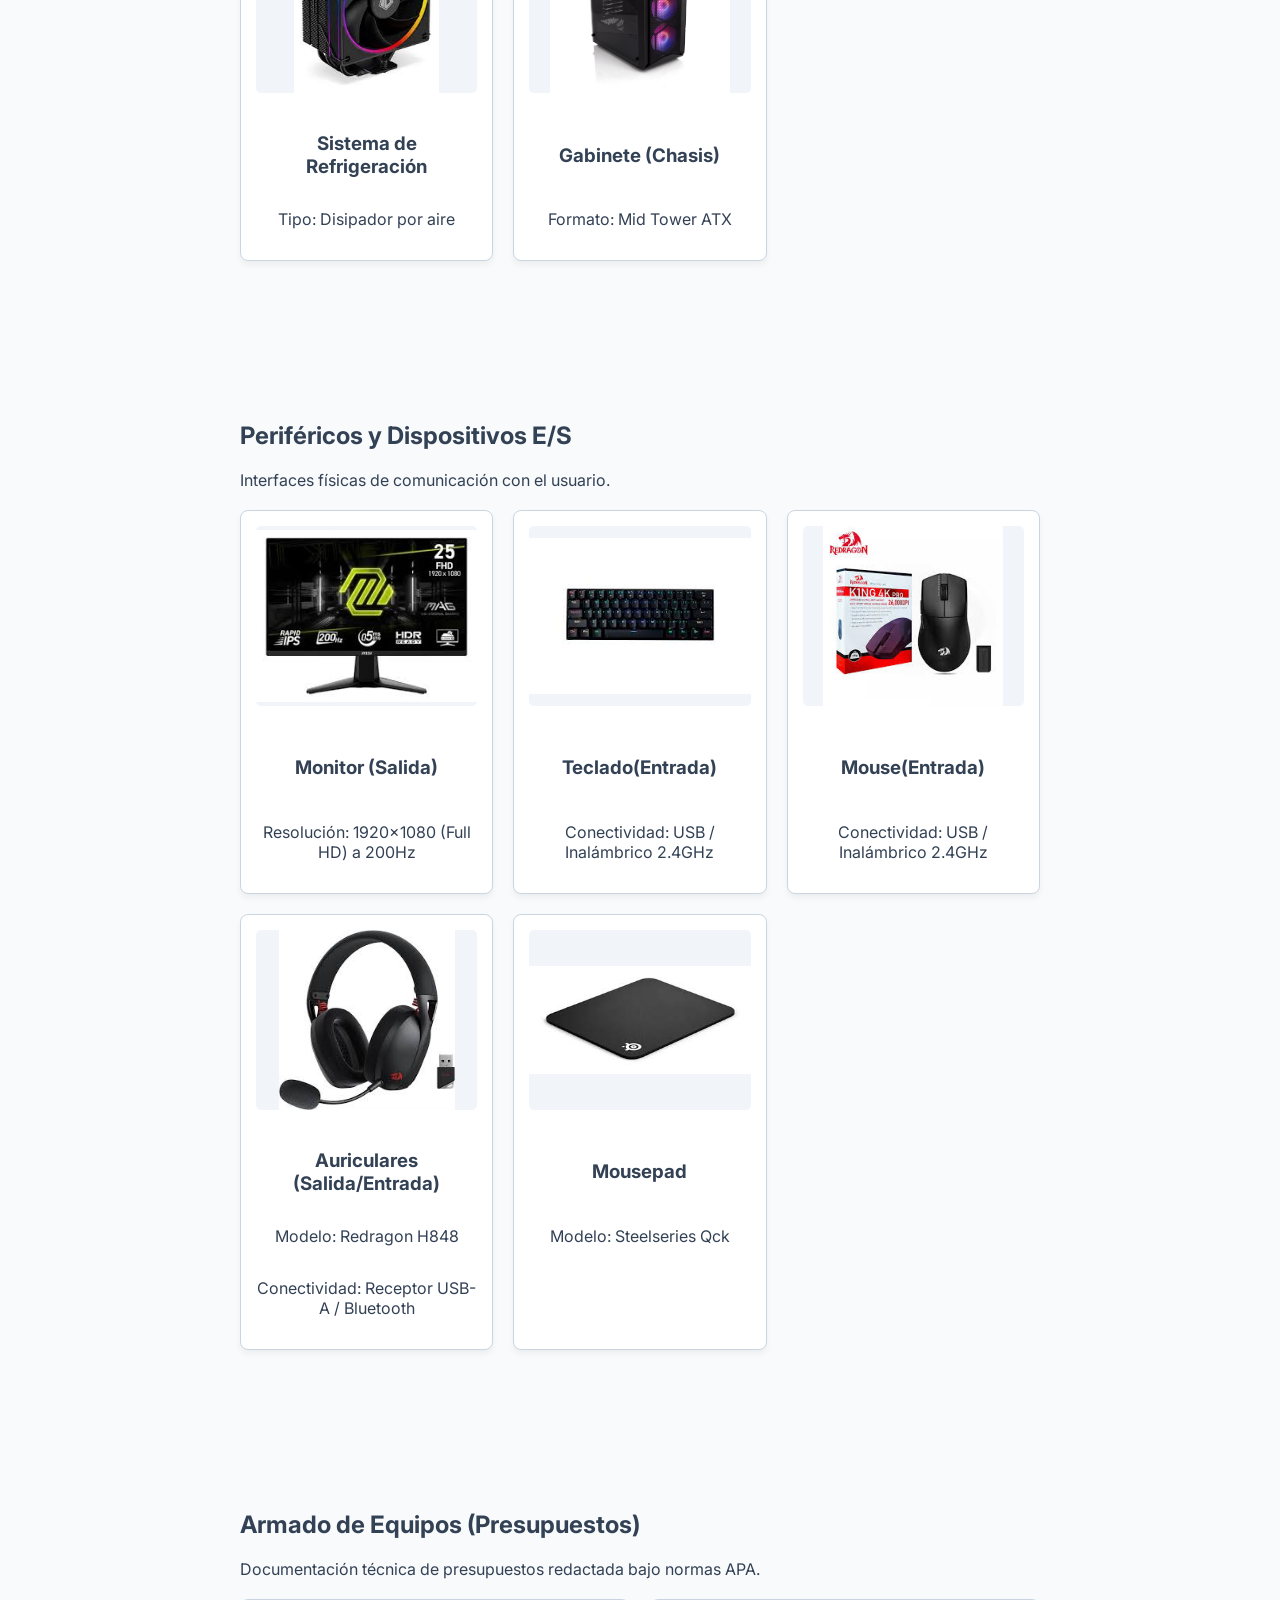
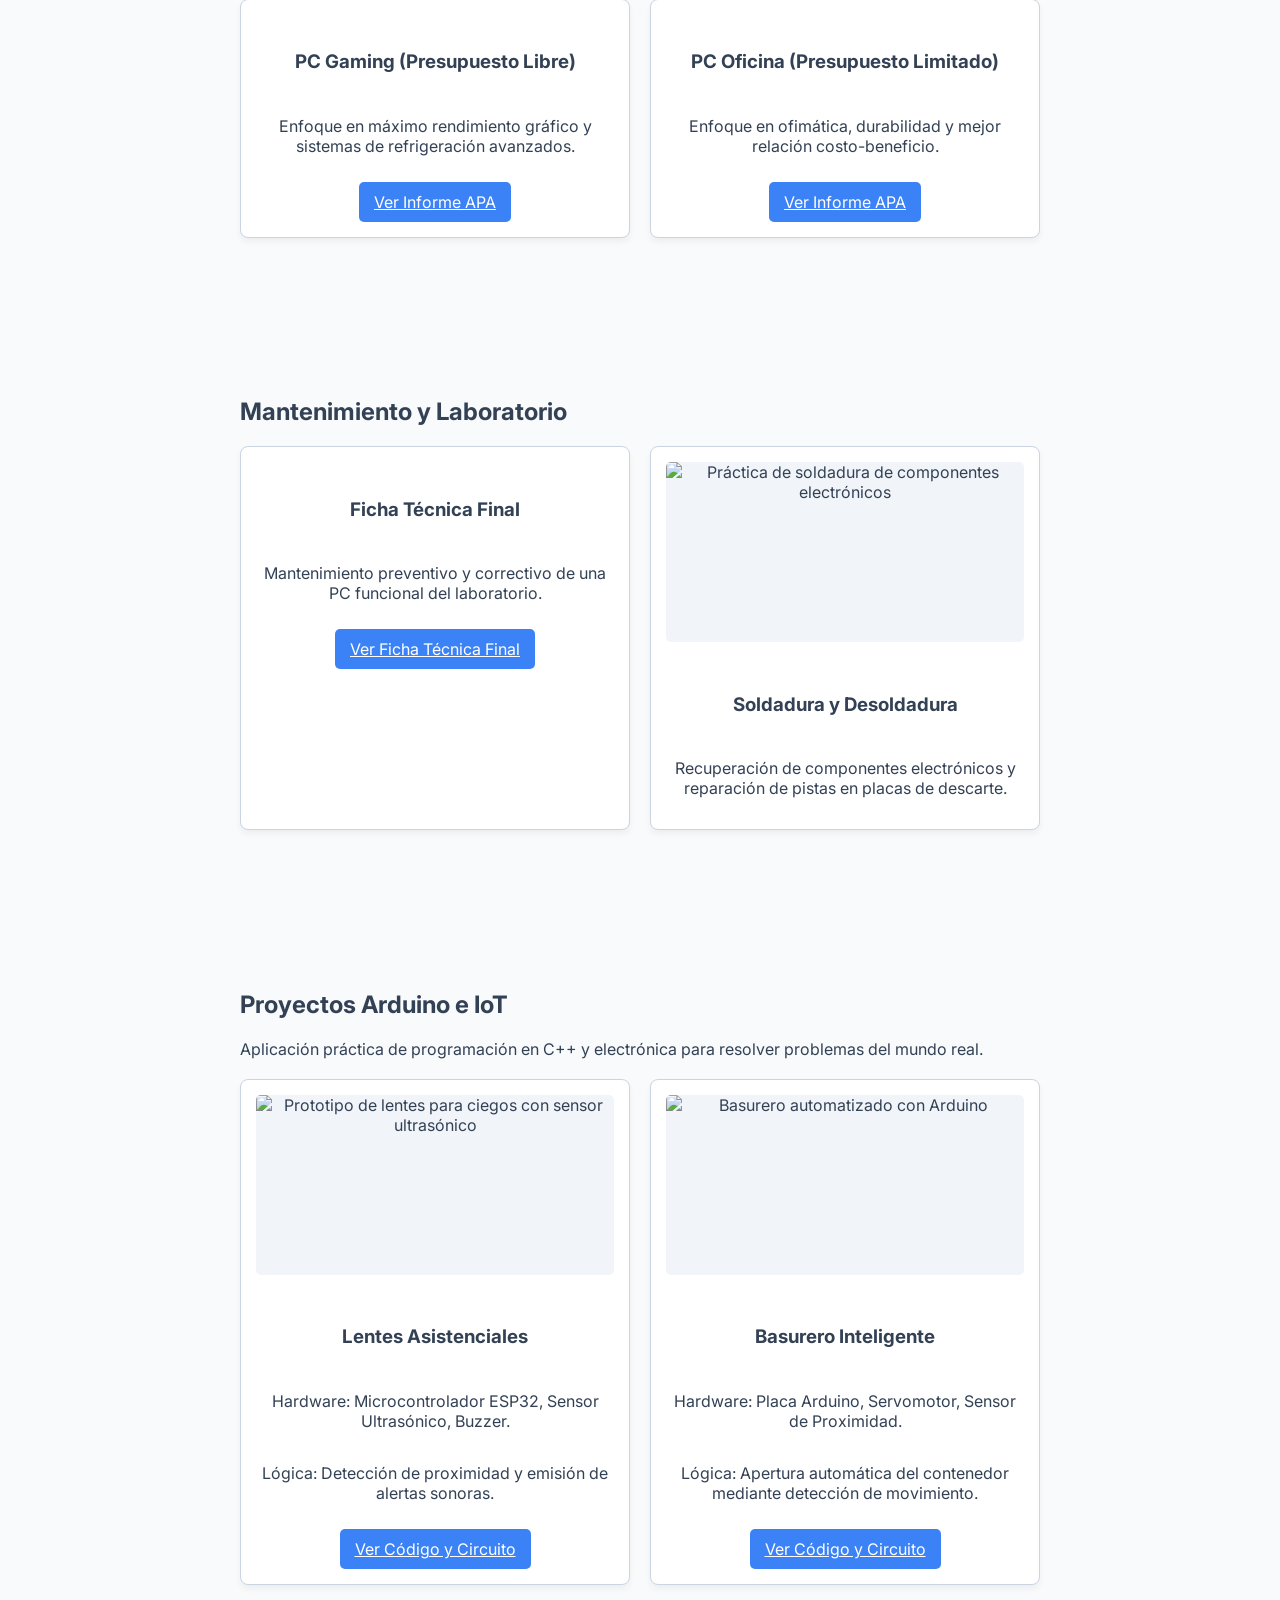
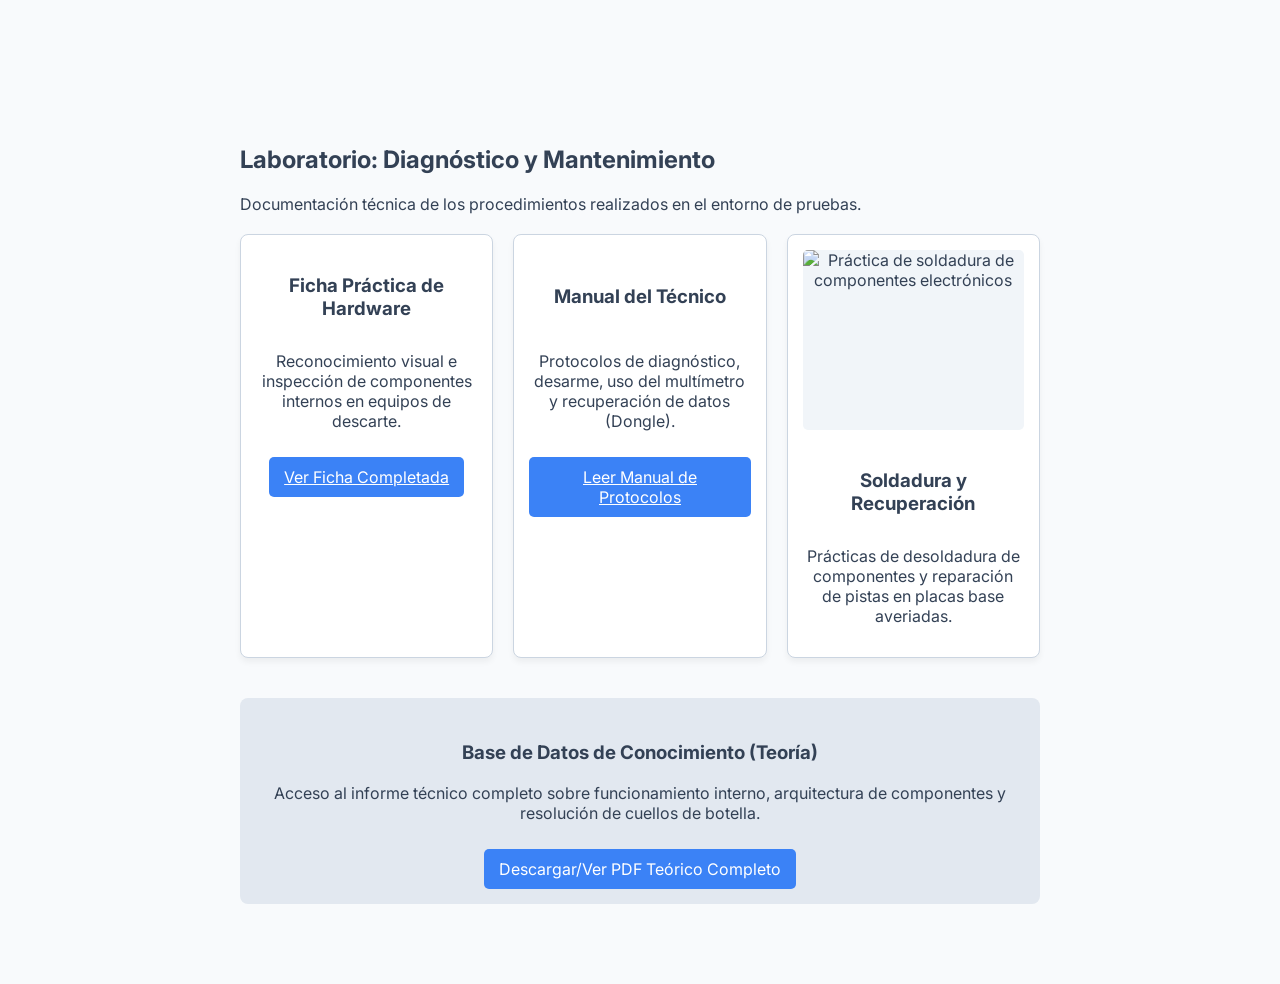
==== commit 210c78fc: "memoria ram y almacenamiento" ====
--- a/portaolio di gioia/index.html
+++ b/portaolio di gioia/index.html
@@ -65,6 +65,7 @@
             <img src="images/memoria ram.jpg" alt="Memoria RAM">
             <h3>Memoria RAM</h3>
             <p>Capacidad: 16GB(8GBx2) INSTALADA Marca: Crucial</p>
+            <a href="ram.html#ram" class="boton-accion" style="display: inline-block; text-decoration: none;">Ver Investigación Técnica de Memoria RAM</a>
         </div>
 
         <div class="tarjeta">
@@ -82,6 +83,7 @@
         <div class="tarjeta">
             <img src="images/memoria ssd.jpg" alt="Unidad de Estado Sólido SSD">
             <h3>Almacenamiento</h3>
+            <a href="ram.html#almacenamiento" class="boton-accion" style="display: inline-block; text-decoration: none;">Ver Investigación Técnica de Almacenamiento</a>
             <p>Tipo: SSD SATA III</p>
         </div>
             
--- a/portaolio di gioia/styles/style.css
+++ b/portaolio di gioia/styles/style.css
@@ -341,4 +341,45 @@
     min-height: 3em; /* Asegura que los títulos ocupen el mismo espacio */
     display: flex;
     align-items: center;
+}
+/* Ajustes para que no se vea cargado */
+.grid-container {
+    display: grid;
+    grid-template-columns: repeat(auto-fit, minmax(300px, 1fr));
+    gap: 30px;
+    padding: 40px;
+    max-width: 1200px;
+    margin: 0 auto;
+}
+
+.card {
+    background: #fff;
+    border-left: 5px solid #3498db; /* Un detalle de color lateral */
+    padding: 25px;
+    border-radius: 8px;
+    box-shadow: 0 5px 15px rgba(0,0,0,0.05);
+}
+
+.card h3 {
+    margin-top: 0;
+    color: #2c3e50;
+    font-size: 1.2rem;
+}
+
+.card ul {
+    padding-left: 18px;
+    margin-bottom: 0;
+}
+
+.card li {
+    margin-bottom: 12px;
+    font-size: 0.95rem;
+    line-height: 1.4;
+    color: #555;
+}
+
+.hero-short {
+    text-align: center;
+    padding: 40px 20px;
+    background: #ecf0f1;
 }
--- a/portaolio di gioia/styles/style.css
+++ b/portaolio di gioia/styles/style.css
@@ -341,4 +341,45 @@
     min-height: 3em; /* Asegura que los títulos ocupen el mismo espacio */
     display: flex;
     align-items: center;
+}
+/* Ajustes para que no se vea cargado */
+.grid-container {
+    display: grid;
+    grid-template-columns: repeat(auto-fit, minmax(300px, 1fr));
+    gap: 30px;
+    padding: 40px;
+    max-width: 1200px;
+    margin: 0 auto;
+}
+
+.card {
+    background: #fff;
+    border-left: 5px solid #3498db; /* Un detalle de color lateral */
+    padding: 25px;
+    border-radius: 8px;
+    box-shadow: 0 5px 15px rgba(0,0,0,0.05);
+}
+
+.card h3 {
+    margin-top: 0;
+    color: #2c3e50;
+    font-size: 1.2rem;
+}
+
+.card ul {
+    padding-left: 18px;
+    margin-bottom: 0;
+}
+
+.card li {
+    margin-bottom: 12px;
+    font-size: 0.95rem;
+    line-height: 1.4;
+    color: #555;
+}
+
+.hero-short {
+    text-align: center;
+    padding: 40px 20px;
+    background: #ecf0f1;
 }
